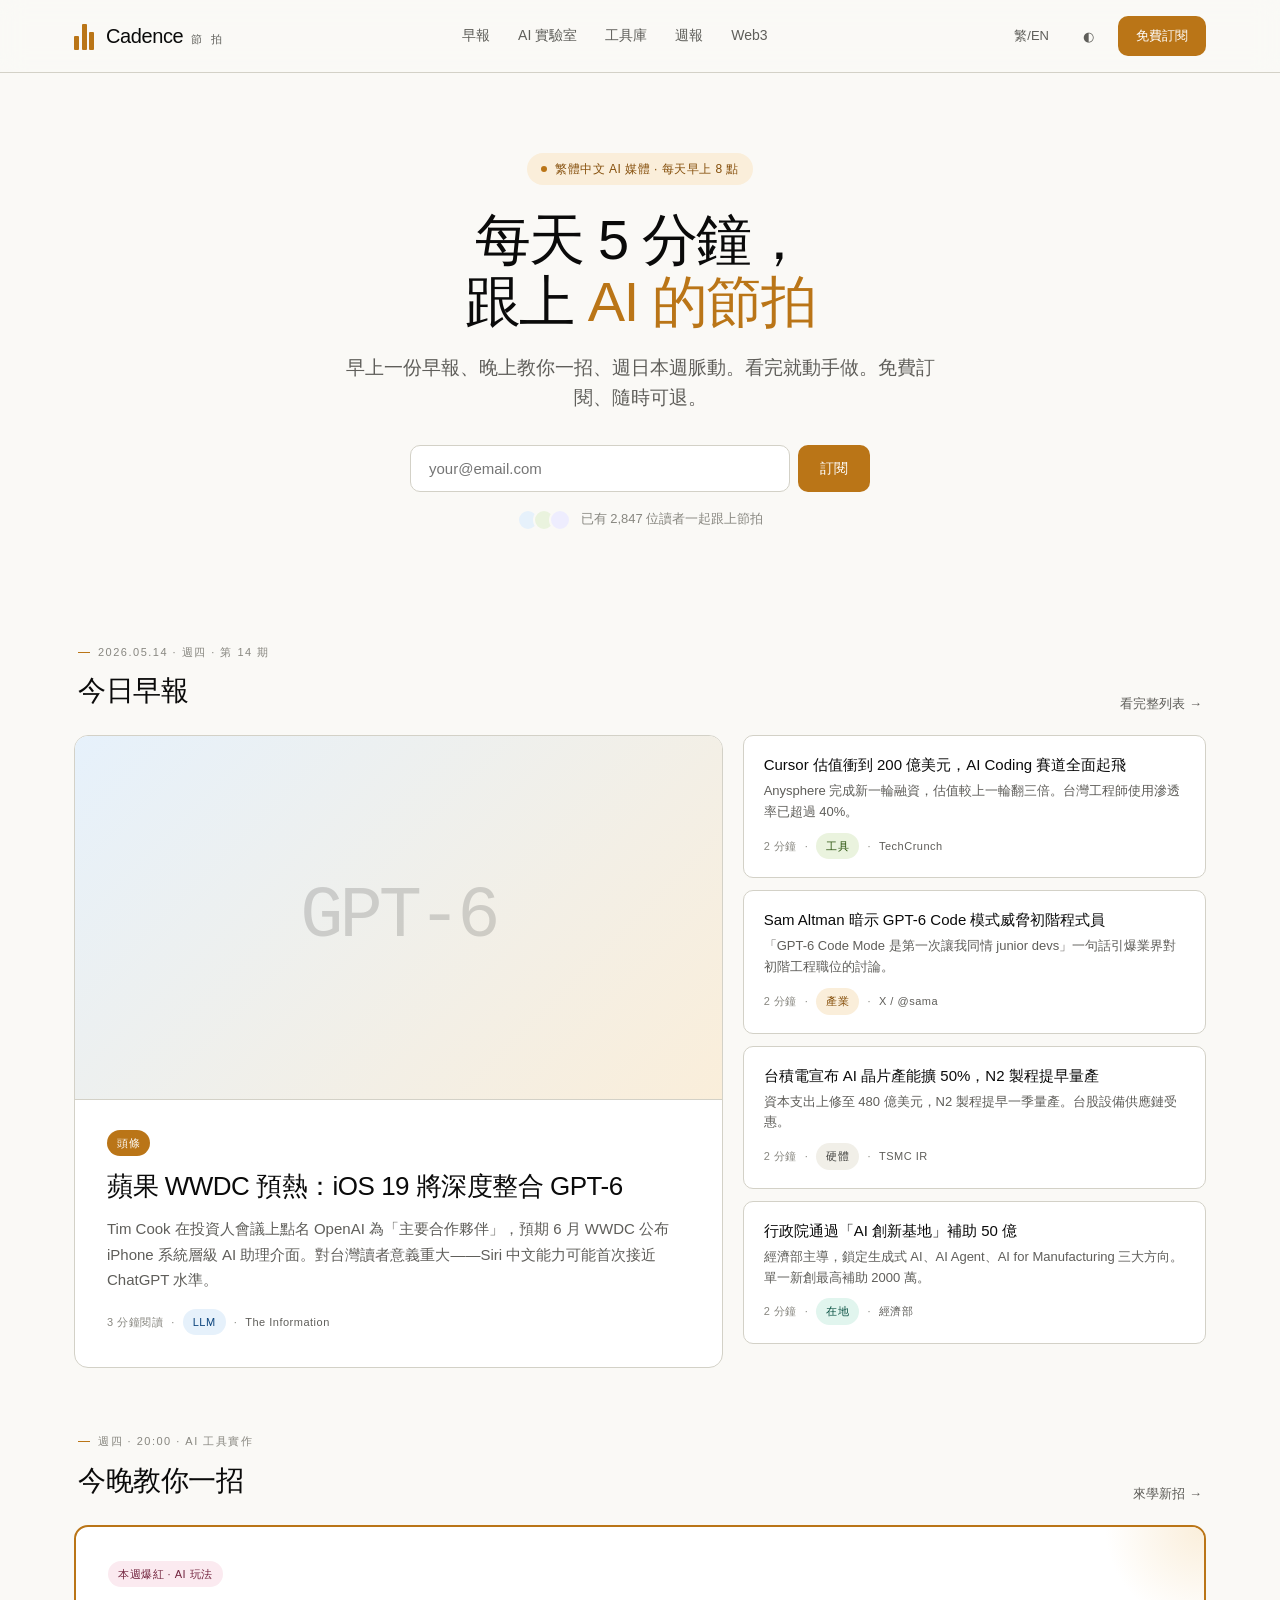
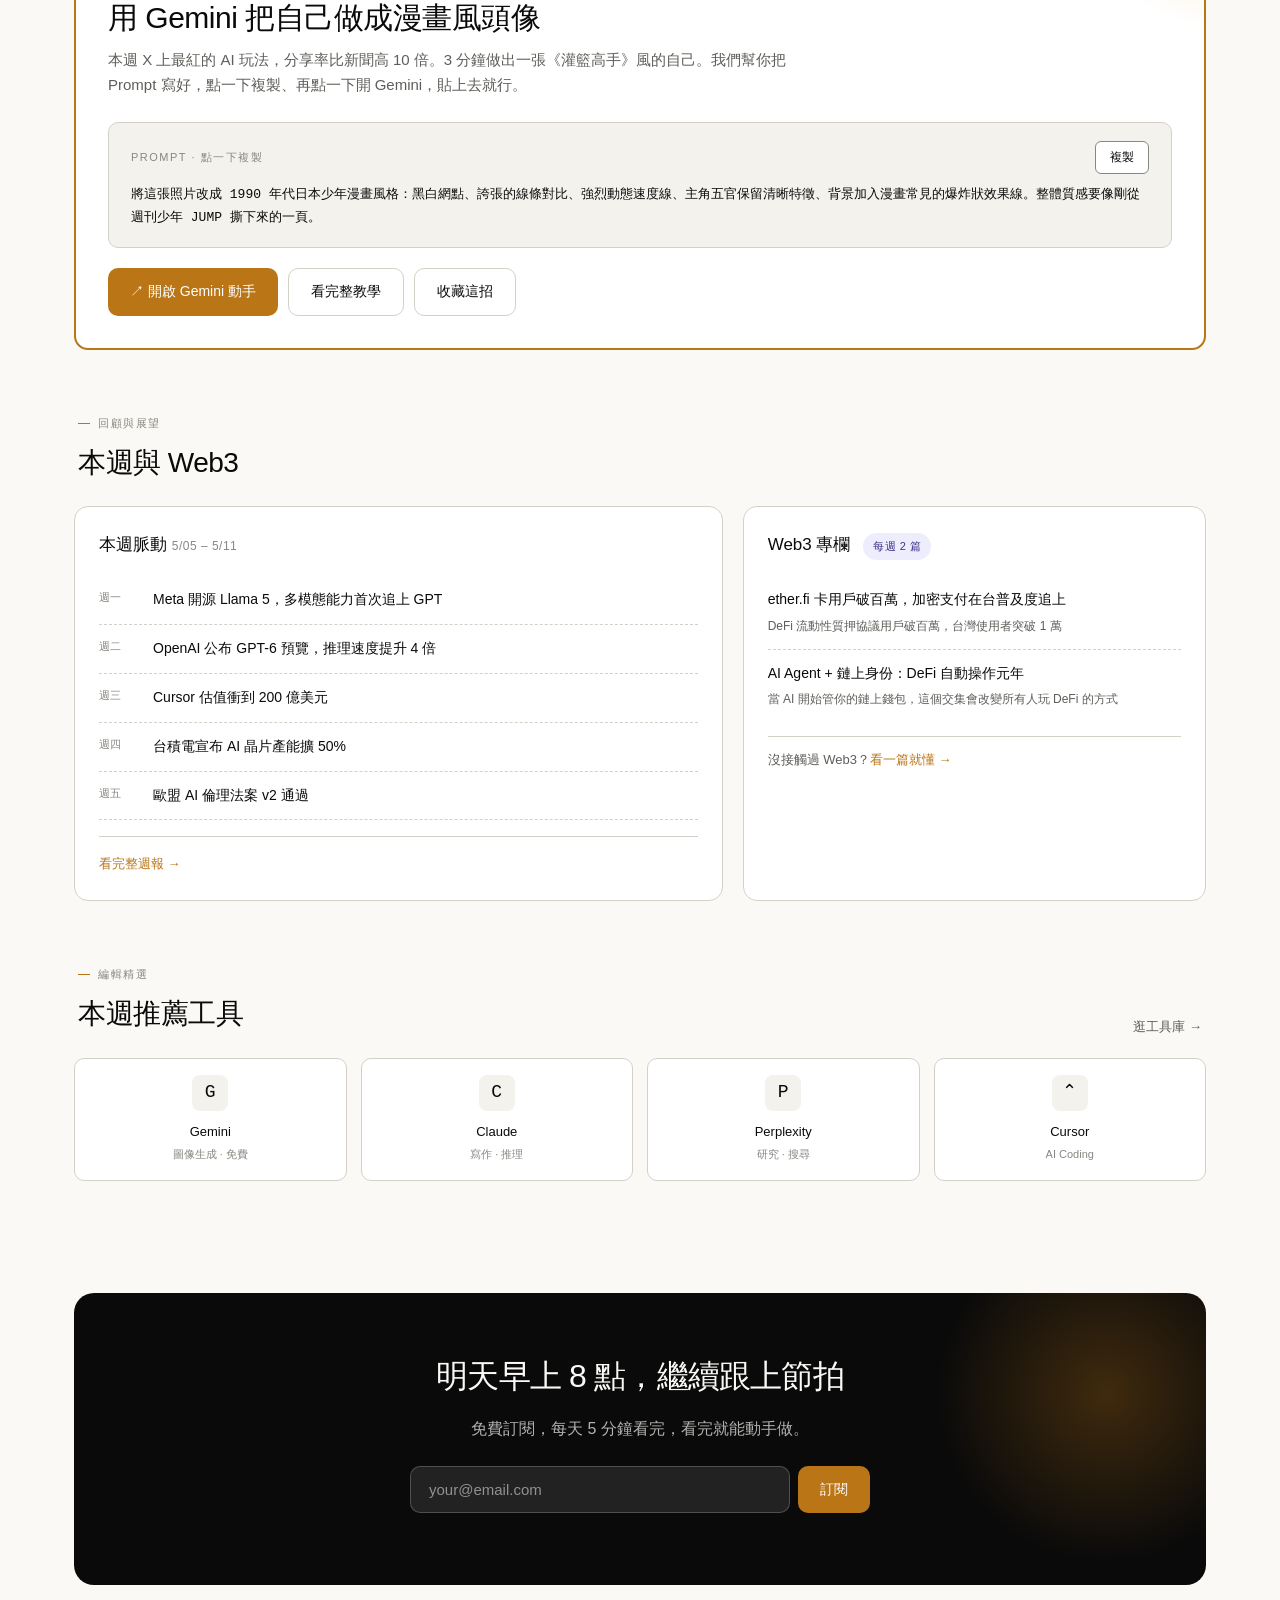
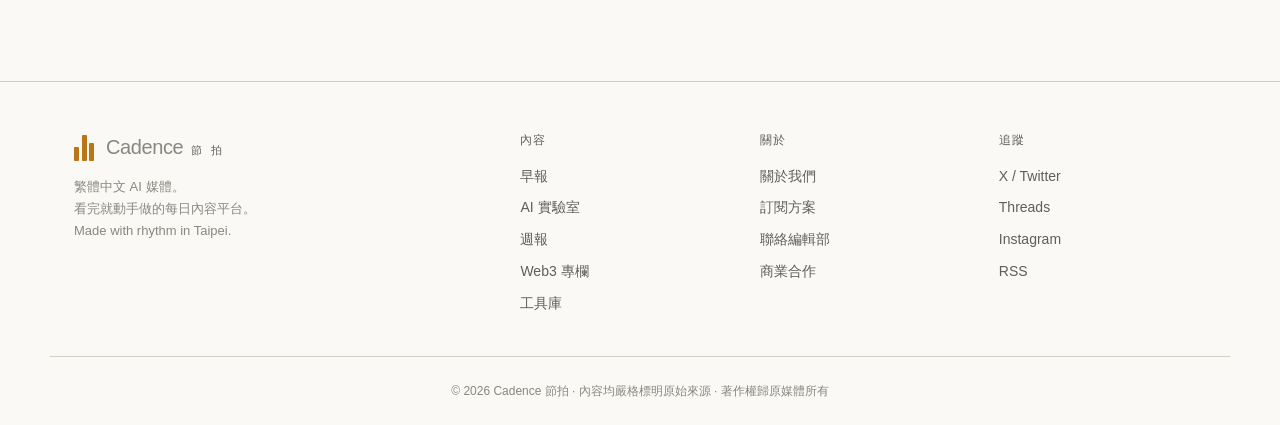
==== index.html @ 3392d0d5 "Add files via upload" ====
<!DOCTYPE html>
<html lang="zh-Hant">
<head>
<meta charset="UTF-8">
<meta name="viewport" content="width=device-width, initial-scale=1.0">
<title>Cadence 節拍 — 每天 5 分鐘，跟上 AI 的節拍</title>
<meta name="description" content="繁體中文 AI 媒體。早上一份早報、晚上教你一招，看完就動手做。">
<link rel="stylesheet" href="cadence.css">
<link rel="icon" type="image/svg+xml" href="favicon.svg">
</head>
<body>
<nav class="site-nav">
  <div class="nav-inner">
    <a href="index.html" class="logo">
      <span class="logo-bars"><span></span><span></span><span></span></span>
      <span class="logo-text">Cadence<small>節 拍</small></span>
    </a>
    <div class="nav-links">
      <a href="news.html">早報</a>
      <a href="lab.html">AI 實驗室</a>
      <a href="tools.html">工具庫</a>
      <a href="weekly.html">週報</a>
      <a href="web3.html">Web3</a>
    </div>
    <div class="nav-actions">
      <button class="btn-icon" onclick="toggleLang()">繁/EN</button>
      <button class="btn-icon" onclick="toggleTheme()">◐</button>
      <a href="subscribe.html" class="btn-primary small">免費訂閱</a>
    </div>
  </div>
</nav>

<section class="hero">
  <div class="hero-inner">
    <span class="hero-eyebrow">繁體中文 AI 媒體 · 每天早上 8 點</span>
    <h1>每天 5 分鐘，<br>跟上 <span class="accent">AI 的節拍</span></h1>
    <p class="hero-subtitle">早上一份早報、晚上教你一招、週日本週脈動。看完就動手做。免費訂閱、隨時可退。</p>
    <form class="hero-form" onsubmit="return handleSubscribe(this)">
      <input type="email" name="email" placeholder="your@email.com" required>
      <button type="submit" class="btn-primary">訂閱</button>
    </form>
    <p class="hero-social-proof">
      <span class="dots"><span></span><span></span><span></span></span>
      已有 2,847 位讀者一起跟上節拍
    </p>
  </div>
</section>

<main class="container">
  <section>
    <div class="section-header">
      <div>
        <p class="kicker">2026.05.14 · 週四 · 第 14 期</p>
        <h2>今日早報</h2>
      </div>
      <a href="news.html" class="see-more">看完整列表 →</a>
    </div>
    <div class="grid-brief">
      <a href="news-article.html" class="news-headline">
        <div class="news-headline-visual">
          <span class="glyph">GPT-6</span>
        </div>
        <div class="news-headline-body">
          <span class="tag cat-headline">頭條</span>
          <h3>蘋果 WWDC 預熱：iOS 19 將深度整合 GPT-6</h3>
          <p>Tim Cook 在投資人會議上點名 OpenAI 為「主要合作夥伴」，預期 6 月 WWDC 公布 iPhone 系統層級 AI 助理介面。對台灣讀者意義重大——Siri 中文能力可能首次接近 ChatGPT 水準。</p>
          <div class="news-meta">
            <span>3 分鐘閱讀</span><span>·</span>
            <span class="tag cat-llm">LLM</span><span>·</span>
            <span class="source">The Information</span>
          </div>
        </div>
      </a>
      <div class="grid-news-list">
        <a href="news-article.html" class="news-card-small">
          <h4>Cursor 估值衝到 200 億美元，AI Coding 賽道全面起飛</h4>
          <p class="summary">Anysphere 完成新一輪融資，估值較上一輪翻三倍。台灣工程師使用滲透率已超過 40%。</p>
          <div class="news-meta"><span>2 分鐘</span> · <span class="tag cat-tool">工具</span> · <span class="source">TechCrunch</span></div>
        </a>
        <a href="news-article.html" class="news-card-small">
          <h4>Sam Altman 暗示 GPT-6 Code 模式威脅初階程式員</h4>
          <p class="summary">「GPT-6 Code Mode 是第一次讓我同情 junior devs」一句話引爆業界對初階工程職位的討論。</p>
          <div class="news-meta"><span>2 分鐘</span> · <span class="tag cat-industry">產業</span> · <span class="source">X / @sama</span></div>
        </a>
        <a href="news-article.html" class="news-card-small">
          <h4>台積電宣布 AI 晶片產能擴 50%，N2 製程提早量產</h4>
          <p class="summary">資本支出上修至 480 億美元，N2 製程提早一季量產。台股設備供應鏈受惠。</p>
          <div class="news-meta"><span>2 分鐘</span> · <span class="tag cat-hw">硬體</span> · <span class="source">TSMC IR</span></div>
        </a>
        <a href="news-article.html" class="news-card-small">
          <h4>行政院通過「AI 創新基地」補助 50 億</h4>
          <p class="summary">經濟部主導，鎖定生成式 AI、AI Agent、AI for Manufacturing 三大方向。單一新創最高補助 2000 萬。</p>
          <div class="news-meta"><span>2 分鐘</span> · <span class="tag cat-local">在地</span> · <span class="source">經濟部</span></div>
        </a>
      </div>
    </div>
  </section>

  <section>
    <div class="section-header">
      <div>
        <p class="kicker">週四 · 20:00 · AI 工具實作</p>
        <h2>今晚教你一招</h2>
      </div>
      <a href="lab.html" class="see-more">來學新招 →</a>
    </div>
    <div class="lab-card">
      <div class="lab-card-inner">
        <span class="tag cat-viral">本週爆紅 · AI 玩法</span>
        <h3 style="margin-top:12px;">用 Gemini 把自己做成漫畫風頭像</h3>
        <p class="lab-intro">本週 X 上最紅的 AI 玩法，分享率比新聞高 10 倍。3 分鐘做出一張《灌籃高手》風的自己。我們幫你把 Prompt 寫好，點一下複製、再點一下開 Gemini，貼上去就行。</p>
        <div class="prompt-card">
          <div class="prompt-header">
            <span class="prompt-label">PROMPT · 點一下複製</span>
            <button class="copy-btn" onclick="copyPrompt(this, '#prompt-text-home')">複製</button>
          </div>
          <div class="prompt-text" id="prompt-text-home">將這張照片改成 1990 年代日本少年漫畫風格：黑白網點、誇張的線條對比、強烈動態速度線、主角五官保留清晰特徵、背景加入漫畫常見的爆炸狀效果線。整體質感要像剛從週刊少年 JUMP 撕下來的一頁。</div>
        </div>
        <div class="lab-actions">
          <a href="https://gemini.google.com" target="_blank" rel="noopener" class="btn-primary">↗ 開啟 Gemini 動手</a>
          <a href="lab-article.html" class="btn-secondary">看完整教學</a>
          <button class="btn-secondary" onclick="toggleBookmark(this)">收藏這招</button>
        </div>
      </div>
    </div>
  </section>

  <section>
    <div class="section-header">
      <div>
        <p class="kicker">回顧與展望</p>
        <h2>本週與 Web3</h2>
      </div>
    </div>
    <div class="grid-bottom">
      <div class="pulse-card">
        <h3>本週脈動 <span style="font-size:12px; color:var(--text-3); font-weight:400; letter-spacing:0.5px;">5/05 – 5/11</span></h3>
        <div class="pulse-item"><span class="pulse-day">週一</span><span>Meta 開源 Llama 5，多模態能力首次追上 GPT</span></div>
        <div class="pulse-item"><span class="pulse-day">週二</span><span>OpenAI 公布 GPT-6 預覽，推理速度提升 4 倍</span></div>
        <div class="pulse-item"><span class="pulse-day">週三</span><span>Cursor 估值衝到 200 億美元</span></div>
        <div class="pulse-item"><span class="pulse-day">週四</span><span>台積電宣布 AI 晶片產能擴 50%</span></div>
        <div class="pulse-item"><span class="pulse-day">週五</span><span>歐盟 AI 倫理法案 v2 通過</span></div>
        <div style="margin-top:16px; padding-top:12px; border-top:0.5px solid var(--border);">
          <a href="weekly.html" class="see-more" style="font-size:13px; color:var(--accent);">看完整週報 →</a>
        </div>
      </div>
      <div class="pulse-card">
        <h3>Web3 專欄 <span class="tag cat-web3" style="margin-left:8px;">每週 2 篇</span></h3>
        <div style="font-size:14px; font-weight:500; padding:12px 0; border-bottom: 0.5px dashed var(--border);">
          <a href="web3.html">ether.fi 卡用戶破百萬，加密支付在台普及度追上</a>
          <p style="font-size:12px; color:var(--text-2); margin-top:4px; font-weight:400;">DeFi 流動性質押協議用戶破百萬，台灣使用者突破 1 萬</p>
        </div>
        <div style="font-size:14px; font-weight:500; padding:12px 0;">
          <a href="web3.html">AI Agent + 鏈上身份：DeFi 自動操作元年</a>
          <p style="font-size:12px; color:var(--text-2); margin-top:4px; font-weight:400;">當 AI 開始管你的鏈上錢包，這個交集會改變所有人玩 DeFi 的方式</p>
        </div>
        <div style="margin-top:14px; padding-top:12px; border-top:0.5px solid var(--border); font-size:13px; color:var(--text-2);">
          沒接觸過 Web3？<a href="web3.html" style="color:var(--accent);">看一篇就懂 →</a>
        </div>
      </div>
    </div>
  </section>

  <section>
    <div class="section-header">
      <div>
        <p class="kicker">編輯精選</p>
        <h2>本週推薦工具</h2>
      </div>
      <a href="tools.html" class="see-more">逛工具庫 →</a>
    </div>
    <div class="featured-tools-row">
      <a href="tools.html" class="featured-tool"><div class="icon">G</div><p class="name">Gemini</p><p class="label">圖像生成 · 免費</p></a>
      <a href="tools.html" class="featured-tool"><div class="icon">C</div><p class="name">Claude</p><p class="label">寫作 · 推理</p></a>
      <a href="tools.html" class="featured-tool"><div class="icon">P</div><p class="name">Perplexity</p><p class="label">研究 · 搜尋</p></a>
      <a href="tools.html" class="featured-tool"><div class="icon">⌃</div><p class="name">Cursor</p><p class="label">AI Coding</p></a>
    </div>
  </section>

  <section>
    <div class="cta-banner">
      <div class="cta-banner-inner">
        <h2>明天早上 8 點，繼續跟上節拍</h2>
        <p>免費訂閱，每天 5 分鐘看完，看完就能動手做。</p>
        <form class="hero-form" onsubmit="return handleSubscribe(this)">
          <input type="email" name="email" placeholder="your@email.com" required>
          <button type="submit" class="btn-primary">訂閱</button>
        </form>
      </div>
    </div>
  </section>
</main>

<footer>
  <div class="footer-inner">
    <div class="footer-col">
      <div class="logo" style="margin-bottom: 12px;">
        <span class="logo-bars"><span></span><span></span><span></span></span>
        <span class="logo-text">Cadence<small>節 拍</small></span>
      </div>
      <p class="brand-text">繁體中文 AI 媒體。<br>看完就動手做的每日內容平台。<br>Made with rhythm in Taipei.</p>
    </div>
    <div class="footer-col"><h4>內容</h4><a href="news.html">早報</a><a href="lab.html">AI 實驗室</a><a href="weekly.html">週報</a><a href="web3.html">Web3 專欄</a><a href="tools.html">工具庫</a></div>
    <div class="footer-col"><h4>關於</h4><a href="about.html">關於我們</a><a href="subscribe.html">訂閱方案</a><a href="mailto:hi@cadence.tw">聯絡編輯部</a><a href="mailto:biz@cadence.tw">商業合作</a></div>
    <div class="footer-col"><h4>追蹤</h4><a href="#">X / Twitter</a><a href="#">Threads</a><a href="#">Instagram</a><a href="#">RSS</a></div>
  </div>
  <div class="footer-bottom">© 2026 Cadence 節拍 · 內容均嚴格標明原始來源 · 著作權歸原媒體所有</div>
</footer>
<script src="cadence.js"></script>
</body>
</html>
---- cadence.css ----
/* Cadence 節拍 v2 */
:root {
  --bg: #FAF9F6; --bg-elevated: #FFFFFF; --surface: #FFFFFF; --surface-2: #F4F2EC; --surface-3: #ECE9E0;
  --text: #0a0a0a; --text-2: #5F5E5A; --text-3: #888780; --text-on-accent: #FFFFFF;
  --border: #D3D1C7; --border-strong: #888780;
  --accent: #BA7517; --accent-dark: #854F0B; --accent-bg: #FAEEDA; --accent-border: #EF9F27;
  --cat-llm-bg: #E6F1FB; --cat-llm-text: #0C447C;
  --cat-tool-bg: #EAF3DE; --cat-tool-text: #27500A;
  --cat-policy-bg: #FCEBEB; --cat-policy-text: #791F1F;
  --cat-industry-bg: #FAEEDA; --cat-industry-text: #854F0B;
  --cat-hw-bg: #F1EFE8; --cat-hw-text: #444441;
  --cat-local-bg: #E1F5EE; --cat-local-text: #085041;
  --cat-web3-bg: #EEEDFE; --cat-web3-text: #3C3489;
  --cat-viral-bg: #FBEAF0; --cat-viral-text: #72243E;
  --cat-headline-bg: #BA7517; --cat-headline-text: #FFFFFF;
  --font-sans: 'Inter', 'Noto Sans TC', 'PingFang TC', 'Microsoft JhengHei', sans-serif;
  --font-mono: 'IBM Plex Mono', 'JetBrains Mono', monospace;
  --radius-sm: 6px; --radius-md: 10px; --radius-lg: 14px; --radius-xl: 20px;
  --shadow-sm: 0 1px 2px rgba(10,10,10,0.04);
  --shadow-md: 0 2px 8px rgba(10,10,10,0.06);
  --shadow-hover: 0 4px 14px rgba(10,10,10,0.08);
  --t-fast: 0.15s ease; --t-base: 0.25s ease;
}
@media (prefers-color-scheme: dark) { :root:not([data-theme="light"]) {
  --bg: #0a0a0a; --bg-elevated: #161614; --surface: #161614; --surface-2: #1F1F1C; --surface-3: #2A2A26;
  --text: #F1EFE8; --text-2: #B4B2A9; --text-3: #888780; --border: #2C2C2A; --border-strong: #444441;
  --accent: #EF9F27; --accent-dark: #BA7517; --accent-bg: #2C1F0A;
  --cat-llm-bg: #042C53; --cat-llm-text: #85B7EB;
  --cat-tool-bg: #173404; --cat-tool-text: #97C459;
  --cat-policy-bg: #501313; --cat-policy-text: #F09595;
  --cat-industry-bg: #412402; --cat-industry-text: #EF9F27;
  --cat-hw-bg: #2C2C2A; --cat-hw-text: #B4B2A9;
  --cat-local-bg: #04342C; --cat-local-text: #5DCAA5;
  --cat-web3-bg: #26215C; --cat-web3-text: #CECBF6;
  --cat-viral-bg: #4B1528; --cat-viral-text: #ED93B1;
  --cat-headline-bg: #EF9F27; --cat-headline-text: #0a0a0a;
} }
[data-theme="dark"] {
  --bg: #0a0a0a; --bg-elevated: #161614; --surface: #161614; --surface-2: #1F1F1C; --surface-3: #2A2A26;
  --text: #F1EFE8; --text-2: #B4B2A9; --text-3: #888780; --border: #2C2C2A; --border-strong: #444441;
  --accent: #EF9F27; --accent-dark: #BA7517; --accent-bg: #2C1F0A;
  --cat-llm-bg: #042C53; --cat-llm-text: #85B7EB;
  --cat-tool-bg: #173404; --cat-tool-text: #97C459;
  --cat-policy-bg: #501313; --cat-policy-text: #F09595;
  --cat-industry-bg: #412402; --cat-industry-text: #EF9F27;
  --cat-hw-bg: #2C2C2A; --cat-hw-text: #B4B2A9;
  --cat-local-bg: #04342C; --cat-local-text: #5DCAA5;
  --cat-web3-bg: #26215C; --cat-web3-text: #CECBF6;
  --cat-viral-bg: #4B1528; --cat-viral-text: #ED93B1;
  --cat-headline-bg: #EF9F27; --cat-headline-text: #0a0a0a;
}
*,*::before,*::after { box-sizing: border-box; margin: 0; padding: 0; }
html { scroll-behavior: smooth; }
body { font-family: var(--font-sans); background: var(--bg); color: var(--text); line-height: 1.7; font-size: 16px; -webkit-font-smoothing: antialiased; }
img { max-width: 100%; height: auto; display: block; }
a { color: inherit; text-decoration: none; }
button { font-family: inherit; cursor: pointer; }
.container { max-width: 1180px; margin: 0 auto; padding: 0 24px; }
.container-narrow { max-width: 760px; margin: 0 auto; padding: 0 24px; }
section { padding: 48px 0 16px; }
.section-header { display: flex; align-items: flex-end; justify-content: space-between; padding: 0 4px 20px; }
.section-header h2 { font-size: 28px; font-weight: 500; letter-spacing: -0.5px; }
.section-header .kicker { font-size: 11px; color: var(--text-3); letter-spacing: 1.5px; text-transform: uppercase; margin-bottom: 6px; display: flex; align-items: center; gap: 8px; }
.section-header .kicker::before { content: ''; display: inline-block; width: 12px; height: 1px; background: var(--accent); }
.section-header .see-more { font-size: 13px; color: var(--text-2); display: inline-flex; align-items: center; gap: 4px; transition: color var(--t-fast), gap var(--t-base); }
.section-header .see-more:hover { color: var(--accent); gap: 8px; }
nav.site-nav { border-bottom: 0.5px solid var(--border); background: rgba(250,249,246,0.85); position: sticky; top: 0; z-index: 50; backdrop-filter: blur(12px); }
[data-theme="dark"] nav.site-nav { background: rgba(10,10,10,0.85); }
.nav-inner { display: flex; align-items: center; justify-content: space-between; padding: 16px 24px; max-width: 1180px; margin: 0 auto; }
.logo { display: flex; align-items: center; gap: 12px; }
.logo-bars { display: inline-flex; align-items: end; gap: 2.5px; height: 28px; }
.logo-bars span { background: var(--accent); width: 5px; border-radius: 1px; }
.logo-bars span:nth-child(1) { height: 14px; }
.logo-bars span:nth-child(2) { height: 26px; }
.logo-bars span:nth-child(3) { height: 18px; }
.logo-text { font-size: 20px; font-weight: 500; letter-spacing: -0.4px; }
.logo-text small { font-size: 11px; color: var(--text-2); letter-spacing: 3px; margin-left: 8px; font-weight: 400; }
.nav-links { display: flex; align-items: center; gap: 28px; }
.nav-links a { font-size: 14px; color: var(--text-2); transition: color var(--t-fast); position: relative; padding: 4px 0; }
.nav-links a:hover { color: var(--text); }
.nav-links a.active { color: var(--accent); }
.nav-links a.active::after { content: ''; position: absolute; bottom: -6px; left: 0; right: 0; height: 2px; background: var(--accent); border-radius: 1px; }
.nav-actions { display: flex; align-items: center; gap: 14px; }
.btn-icon { background: none; border: none; color: var(--text-2); font-size: 13px; padding: 6px 10px; transition: color var(--t-fast); }
.btn-icon:hover { color: var(--text); }
.btn-primary { background: var(--accent); color: var(--text-on-accent); border: none; font-size: 14px; font-weight: 500; padding: 11px 22px; border-radius: var(--radius-md); display: inline-flex; align-items: center; gap: 6px; transition: all var(--t-fast); }
.btn-primary:hover { background: var(--accent-dark); transform: translateY(-1px); }
.btn-primary.small { font-size: 13px; padding: 9px 18px; }
.btn-primary.large { font-size: 16px; padding: 14px 28px; }
.btn-secondary { background: transparent; color: var(--text); border: 1px solid var(--border); font-size: 14px; padding: 11px 22px; border-radius: var(--radius-md); display: inline-flex; align-items: center; gap: 6px; transition: all var(--t-fast); }
.btn-secondary:hover { border-color: var(--text); transform: translateY(-1px); }
.btn-secondary.small { font-size: 13px; padding: 9px 18px; }
.hero { padding: 80px 0 56px; position: relative; overflow: hidden; }
.hero-inner { max-width: 920px; margin: 0 auto; padding: 0 24px; text-align: center; }
.hero-eyebrow { display: inline-flex; align-items: center; gap: 8px; padding: 6px 14px; background: var(--accent-bg); color: var(--accent-dark); border-radius: 100px; font-size: 12px; font-weight: 500; letter-spacing: 0.5px; margin-bottom: 24px; }
.hero-eyebrow::before { content: ''; width: 6px; height: 6px; border-radius: 50%; background: var(--accent); }
.hero h1 { font-size: 56px; font-weight: 500; line-height: 1.1; letter-spacing: -1.5px; margin-bottom: 20px; }
.hero h1 .accent { color: var(--accent); }
.hero-subtitle { font-size: 19px; color: var(--text-2); max-width: 620px; margin: 0 auto 32px; line-height: 1.6; }
.hero-form { display: flex; gap: 8px; max-width: 460px; margin: 0 auto 16px; }
.hero-form input { flex: 1; padding: 14px 18px; border: 1px solid var(--border); border-radius: var(--radius-md); background: var(--surface); color: var(--text); font-family: inherit; font-size: 15px; }
.hero-form input:focus { outline: none; border-color: var(--accent); }
.hero-social-proof { font-size: 13px; color: var(--text-3); display: inline-flex; align-items: center; gap: 10px; }
.hero-social-proof .dots { display: inline-flex; }
.hero-social-proof .dots span { width: 22px; height: 22px; border-radius: 50%; background: var(--surface-3); border: 2px solid var(--bg); margin-left: -6px; display: inline-block; }
.hero-social-proof .dots span:first-child { margin-left: 0; background: var(--cat-llm-bg); }
.hero-social-proof .dots span:nth-child(2) { background: var(--cat-tool-bg); }
.hero-social-proof .dots span:nth-child(3) { background: var(--cat-web3-bg); }
.news-headline { display: grid; background: var(--surface); border: 0.5px solid var(--border); border-radius: var(--radius-lg); overflow: hidden; transition: all var(--t-base); }
.news-headline:hover { border-color: var(--border-strong); transform: translateY(-2px); box-shadow: var(--shadow-hover); }
.news-headline-visual { aspect-ratio: 16/9; background: linear-gradient(135deg, var(--cat-llm-bg), var(--cat-industry-bg)); display: flex; align-items: center; justify-content: center; border-bottom: 0.5px solid var(--border); }
.news-headline-visual.cat-web3 { background: linear-gradient(135deg, var(--cat-web3-bg), var(--cat-viral-bg)); }
.news-headline-visual.cat-tool { background: linear-gradient(135deg, var(--cat-tool-bg), var(--cat-local-bg)); }
.news-headline-visual .glyph { font-size: 72px; font-weight: 500; font-family: var(--font-mono); color: var(--text); opacity: 0.15; letter-spacing: -4px; }
.news-headline-body { padding: 28px 32px 32px; }
.news-headline-body h3 { font-size: 26px; font-weight: 500; line-height: 1.3; margin: 14px 0 12px; letter-spacing: -0.5px; }
.news-headline-body p { font-size: 15px; color: var(--text-2); line-height: 1.7; margin-bottom: 16px; }
.news-card-small { background: var(--surface); border: 0.5px solid var(--border); border-radius: var(--radius-md); padding: 18px 20px; transition: all var(--t-base); display: block; }
.news-card-small:hover { border-color: var(--border-strong); transform: translateY(-2px); box-shadow: var(--shadow-md); }
.news-card-small h4 { font-size: 15px; font-weight: 500; line-height: 1.4; margin-bottom: 6px; }
.news-card-small .summary { font-size: 13px; color: var(--text-2); line-height: 1.6; margin-bottom: 10px; }
.news-meta { font-size: 11px; color: var(--text-3); letter-spacing: 0.5px; display: flex; align-items: center; gap: 8px; flex-wrap: wrap; }
.news-meta .source { color: var(--text-2); font-weight: 500; }
.tag { display: inline-flex; align-items: center; gap: 4px; font-size: 11px; padding: 4px 10px; border-radius: 100px; letter-spacing: 0.5px; font-weight: 500; }
.tag.cat-headline { background: var(--cat-headline-bg); color: var(--cat-headline-text); }
.tag.cat-llm { background: var(--cat-llm-bg); color: var(--cat-llm-text); }
.tag.cat-tool { background: var(--cat-tool-bg); color: var(--cat-tool-text); }
.tag.cat-policy { background: var(--cat-policy-bg); color: var(--cat-policy-text); }
.tag.cat-industry { background: var(--cat-industry-bg); color: var(--cat-industry-text); }
.tag.cat-hw { background: var(--cat-hw-bg); color: var(--cat-hw-text); }
.tag.cat-local { background: var(--cat-local-bg); color: var(--cat-local-text); }
.tag.cat-web3 { background: var(--cat-web3-bg); color: var(--cat-web3-text); }
.tag.cat-viral { background: var(--cat-viral-bg); color: var(--cat-viral-text); }
.lab-card { background: var(--surface); border: 2px solid var(--accent); border-radius: var(--radius-lg); padding: 32px; position: relative; overflow: hidden; }
.lab-card::before { content: ''; position: absolute; top: 0; right: 0; width: 200px; height: 200px; background: radial-gradient(circle, var(--accent-bg), transparent 70%); transform: translate(50%, -50%); pointer-events: none; }
.lab-card-inner { position: relative; z-index: 1; }
.lab-card h3 { font-size: 30px; font-weight: 500; line-height: 1.25; margin-bottom: 10px; letter-spacing: -0.5px; }
.lab-intro { font-size: 15px; color: var(--text-2); margin-bottom: 24px; max-width: 720px; line-height: 1.7; }
.lab-actions { display: flex; gap: 10px; flex-wrap: wrap; }
.prompt-card { background: var(--surface-2); border-radius: var(--radius-md); padding: 18px 22px; margin: 20px 0; border: 0.5px solid var(--border); }
.prompt-header { display: flex; align-items: center; justify-content: space-between; margin-bottom: 10px; }
.prompt-label { font-size: 11px; color: var(--text-3); letter-spacing: 1.5px; font-weight: 500; }
.copy-btn { font-size: 12px; padding: 7px 14px; border: 0.5px solid var(--border-strong); background: var(--surface); color: var(--text); border-radius: var(--radius-sm); font-weight: 500; }
.copy-btn:hover { border-color: var(--accent); color: var(--accent); }
.copy-btn.copied { background: var(--accent); color: var(--text-on-accent); border-color: var(--accent); }
.prompt-text { font-family: var(--font-mono); font-size: 13px; line-height: 1.75; white-space: pre-wrap; }
.grid-2 { display: grid; grid-template-columns: 1fr 1fr; gap: 20px; }
.grid-brief { display: grid; grid-template-columns: 1.4fr 1fr; gap: 20px; align-items: start; }
.grid-news-list { display: flex; flex-direction: column; gap: 12px; }
.grid-bottom { display: grid; grid-template-columns: 1.4fr 1fr; gap: 20px; }
.pulse-card { background: var(--surface); border: 0.5px solid var(--border); border-radius: var(--radius-lg); padding: 24px; }
.pulse-card h3 { font-size: 17px; font-weight: 500; margin-bottom: 16px; }
.pulse-item { display: flex; gap: 14px; padding: 12px 0; border-bottom: 0.5px dashed var(--border); font-size: 14px; }
.pulse-item:last-child { border-bottom: none; }
.pulse-item .pulse-day { color: var(--text-3); flex-shrink: 0; width: 40px; font-size: 11px; font-weight: 500; }
.featured-tools-row { display: grid; grid-template-columns: repeat(4, 1fr); gap: 14px; }
.featured-tool { background: var(--surface); border: 0.5px solid var(--border); border-radius: var(--radius-md); padding: 16px 14px; text-align: center; transition: all var(--t-base); display: block; }
.featured-tool:hover { border-color: var(--border-strong); transform: translateY(-2px); }
.featured-tool .icon { width: 36px; height: 36px; border-radius: 8px; background: var(--surface-2); margin: 0 auto 10px; display: flex; align-items: center; justify-content: center; font-size: 18px; font-weight: 500; font-family: var(--font-mono); }
.featured-tool .name { font-size: 13px; font-weight: 500; margin-bottom: 2px; }
.featured-tool .label { font-size: 11px; color: var(--text-3); }
.cta-banner { background: var(--text); color: var(--bg); border-radius: var(--radius-xl); padding: 56px 48px; text-align: center; position: relative; overflow: hidden; margin-top: 48px; }
.cta-banner::before { content: ''; position: absolute; top: -100px; right: -100px; width: 400px; height: 400px; background: radial-gradient(circle, rgba(186,117,23,0.3), transparent 60%); pointer-events: none; }
.cta-banner-inner { position: relative; z-index: 1; max-width: 580px; margin: 0 auto; }
.cta-banner h2 { font-size: 32px; font-weight: 500; letter-spacing: -0.8px; margin-bottom: 12px; }
.cta-banner p { font-size: 16px; opacity: 0.7; margin-bottom: 24px; }
.cta-banner .hero-form input { background: rgba(255,255,255,0.1); border-color: rgba(255,255,255,0.2); color: #fff; }
.cta-banner .hero-form input::placeholder { color: rgba(255,255,255,0.5); }
footer { border-top: 0.5px solid var(--border); margin-top: 80px; padding: 48px 0 24px; color: var(--text-3); }
.footer-inner { max-width: 1180px; margin: 0 auto; padding: 0 24px; display: grid; grid-template-columns: 2fr 1fr 1fr 1fr; gap: 32px; margin-bottom: 32px; }
.footer-col h4 { font-size: 12px; color: var(--text-2); letter-spacing: 1px; text-transform: uppercase; margin-bottom: 14px; font-weight: 500; }
.footer-col a { display: block; font-size: 14px; color: var(--text-2); margin-bottom: 8px; }
.footer-col a:hover { color: var(--accent); }
.footer-col .brand-text { font-size: 13px; line-height: 1.7; }
.footer-bottom { border-top: 0.5px solid var(--border); padding: 24px 24px 0; max-width: 1180px; margin: 0 auto; font-size: 12px; text-align: center; }
.toast { position: fixed; bottom: 24px; left: 50%; transform: translateX(-50%) translateY(120%); background: var(--text); color: var(--bg); padding: 14px 24px; border-radius: var(--radius-md); font-size: 14px; z-index: 100; transition: transform var(--t-base); }
.toast.show { transform: translateX(-50%) translateY(0); }
@media (max-width: 880px) {
  .hero h1 { font-size: 40px; }
  .footer-inner { grid-template-columns: 1fr 1fr; }
}
@media (max-width: 720px) {
  .grid-brief, .grid-2, .grid-bottom { grid-template-columns: 1fr; }
  .nav-links { display: none; }
  .hero h1 { font-size: 32px; }
  .news-headline-body { padding: 20px; }
  .lab-card { padding: 22px; }
  .lab-card h3 { font-size: 24px; }
  .cta-banner { padding: 36px 24px; }
  .cta-banner h2 { font-size: 24px; }
  .featured-tools-row { grid-template-columns: repeat(2, 1fr); }
  .footer-inner { grid-template-columns: 1fr 1fr; }
  .hero-form { flex-direction: column; }
}
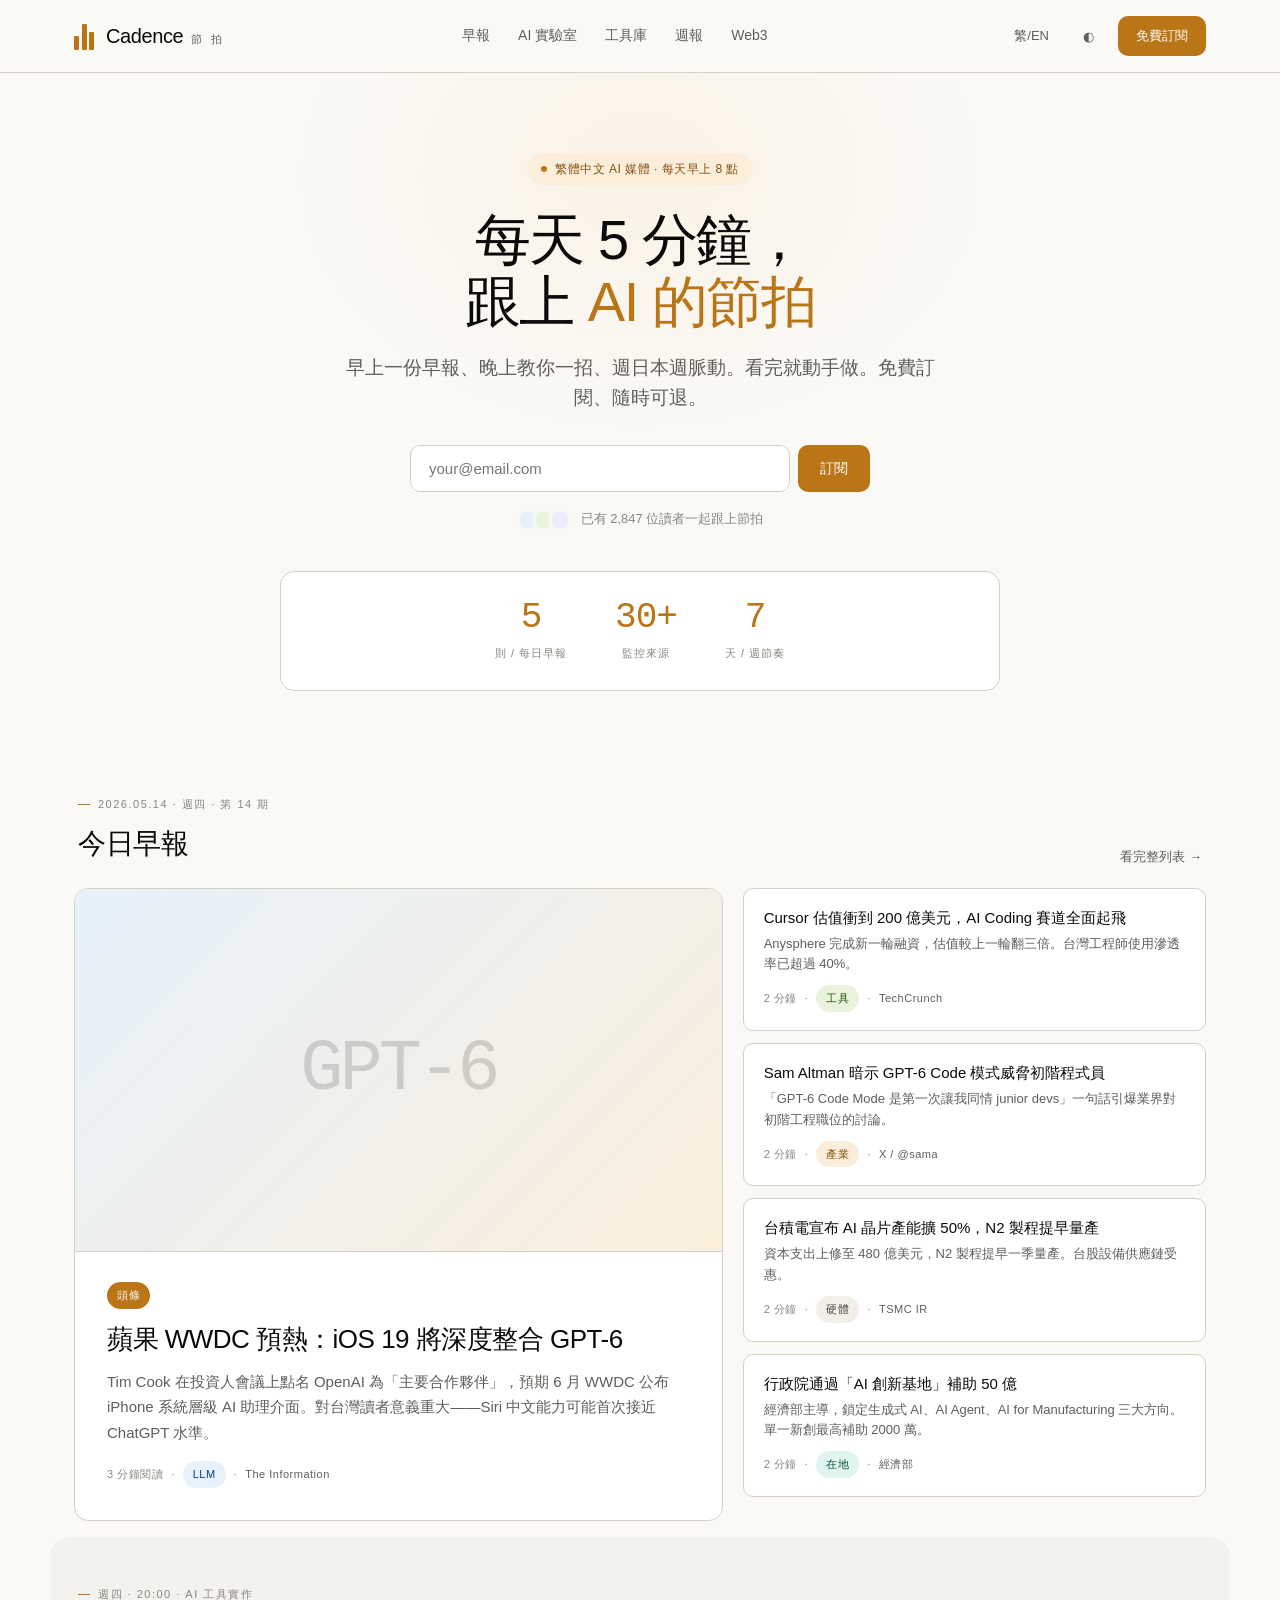
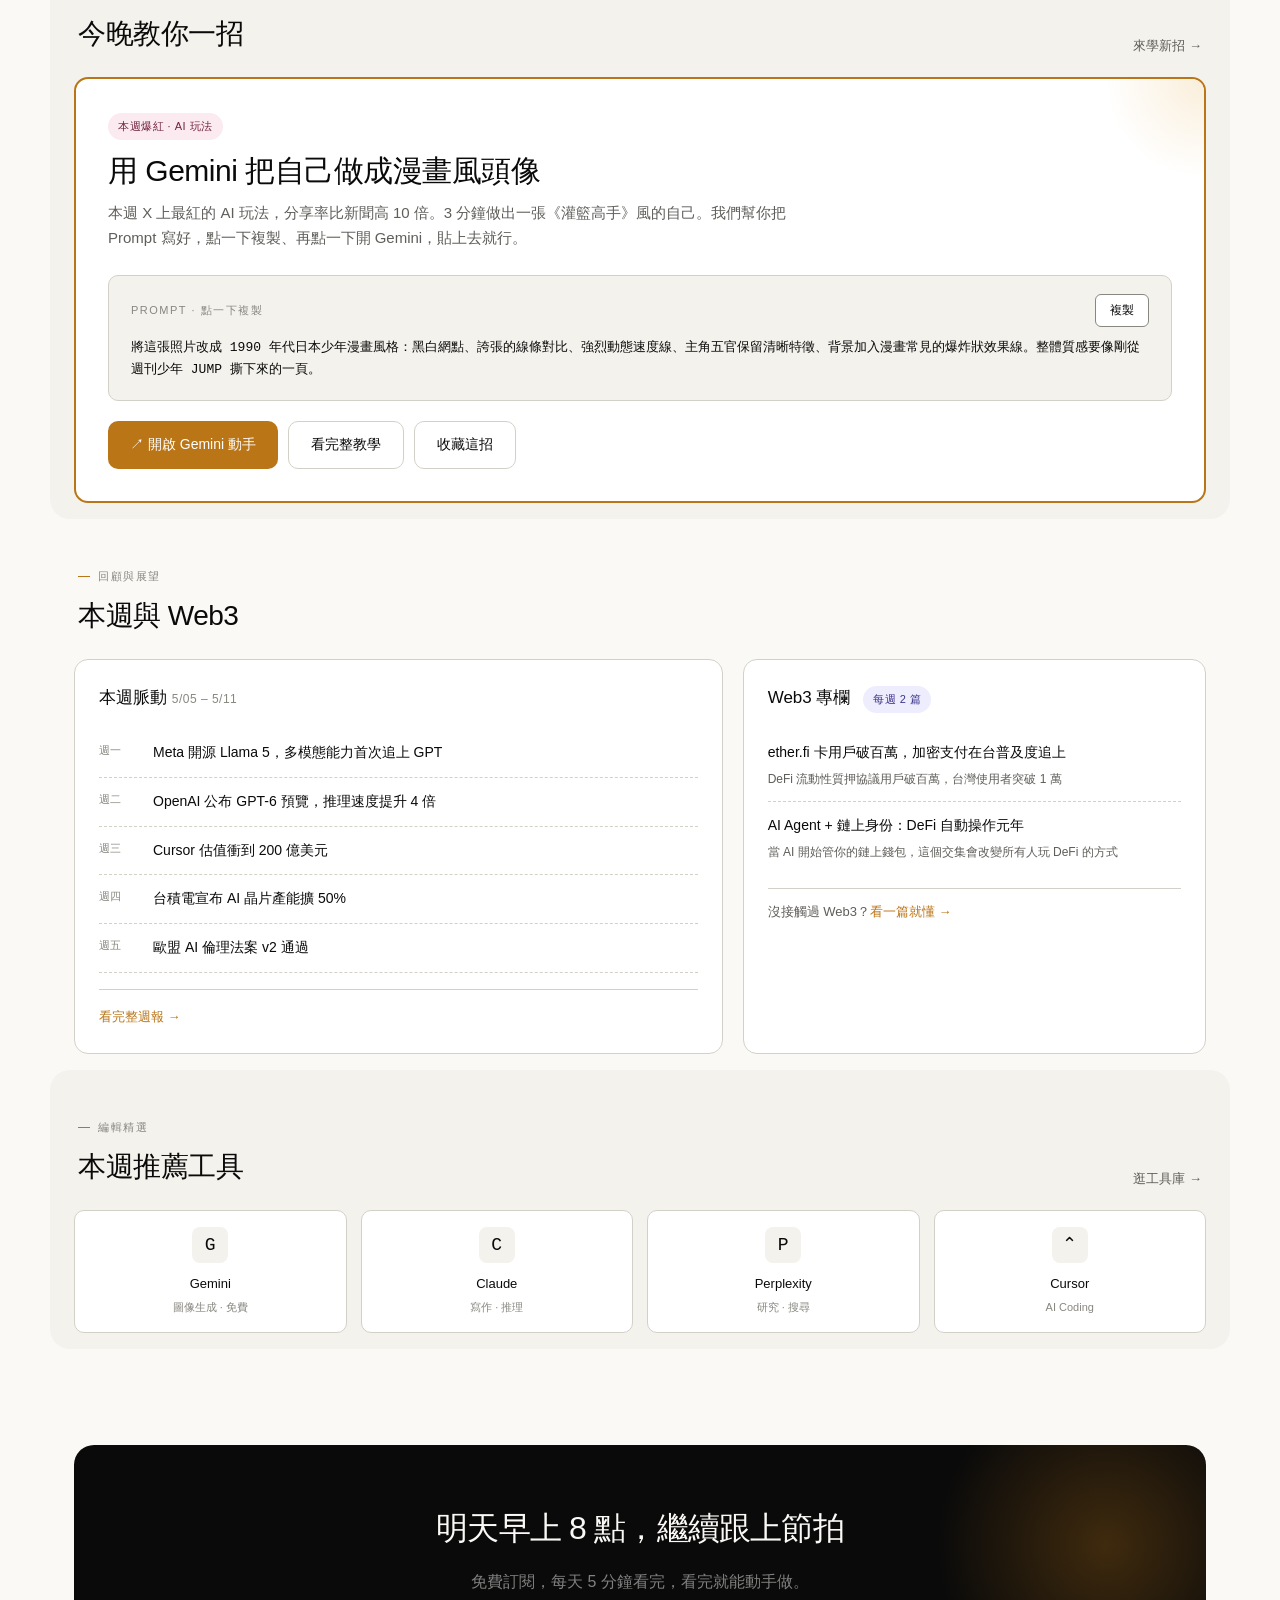
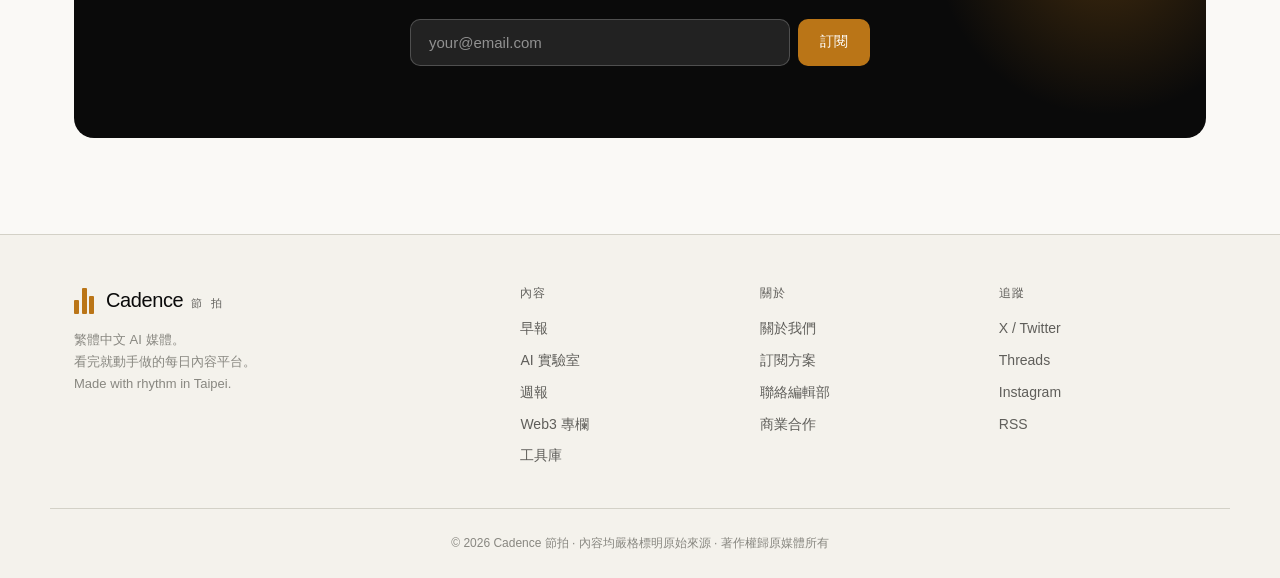
==== commit 2c977a46: "Add weekly statistics section to index.html" ====
--- a/index.html
+++ b/index.html
@@ -43,6 +43,20 @@
       <span class="dots"><span></span><span></span><span></span></span>
       已有 2,847 位讀者一起跟上節拍
     </p>
+    <div class="weekly-stats" style="margin-top: 32px;">
+      <div class="weekly-stat">
+        <span class="weekly-stat-num">5</span>
+        <p class="weekly-stat-label">則 / 每日早報</p>
+      </div>
+      <div class="weekly-stat">
+        <span class="weekly-stat-num">30+</span>
+        <p class="weekly-stat-label">監控來源</p>
+      </div>
+      <div class="weekly-stat">
+        <span class="weekly-stat-num">7</span>
+        <p class="weekly-stat-label">天 / 週節奏</p>
+      </div>
+    </div>
   </div>
 </section>
 
@@ -208,4 +222,4 @@
 </footer>
 <script src="cadence.js"></script>
 </body>
-</html>+</html>
--- a/cadence.css
+++ b/cadence.css
@@ -1,9 +1,29 @@
-/* Cadence 節拍 v2 */
+/* ============================================
+   Cadence 節拍 — 全站設計系統 v3
+   v3 更新（2026-05-16）：
+   - 修 OS dark mode 下 nav 白底 bug
+   - 深色模式用暖深色 #13110E 取代純黑，眼睛友善
+   - Hero 加 subtle 琥珀 radial gradient
+   - Sections 交替深淺背景增加層次
+   ============================================ */
+
 :root {
-  --bg: #FAF9F6; --bg-elevated: #FFFFFF; --surface: #FFFFFF; --surface-2: #F4F2EC; --surface-3: #ECE9E0;
-  --text: #0a0a0a; --text-2: #5F5E5A; --text-3: #888780; --text-on-accent: #FFFFFF;
-  --border: #D3D1C7; --border-strong: #888780;
-  --accent: #BA7517; --accent-dark: #854F0B; --accent-bg: #FAEEDA; --accent-border: #EF9F27;
+  --bg: #FAF9F6;
+  --bg-elevated: #FFFFFF;
+  --surface: #FFFFFF;
+  --surface-2: #F4F2EC;
+  --surface-3: #ECE9E0;
+  --nav-bg: rgba(250, 249, 246, 0.85);
+  --text: #0a0a0a;
+  --text-2: #5F5E5A;
+  --text-3: #888780;
+  --text-on-accent: #FFFFFF;
+  --border: #D3D1C7;
+  --border-strong: #888780;
+  --accent: #BA7517;
+  --accent-dark: #854F0B;
+  --accent-bg: #FAEEDA;
+  --accent-border: #EF9F27;
   --cat-llm-bg: #E6F1FB; --cat-llm-text: #0C447C;
   --cat-tool-bg: #EAF3DE; --cat-tool-text: #27500A;
   --cat-policy-bg: #FCEBEB; --cat-policy-text: #791F1F;
@@ -21,10 +41,23 @@
   --shadow-hover: 0 4px 14px rgba(10,10,10,0.08);
   --t-fast: 0.15s ease; --t-base: 0.25s ease;
 }
+
+/* Dark mode — warm dark, not pure black */
 @media (prefers-color-scheme: dark) { :root:not([data-theme="light"]) {
-  --bg: #0a0a0a; --bg-elevated: #161614; --surface: #161614; --surface-2: #1F1F1C; --surface-3: #2A2A26;
-  --text: #F1EFE8; --text-2: #B4B2A9; --text-3: #888780; --border: #2C2C2A; --border-strong: #444441;
-  --accent: #EF9F27; --accent-dark: #BA7517; --accent-bg: #2C1F0A;
+  --bg: #13110E;
+  --bg-elevated: #1C1916;
+  --surface: #1C1916;
+  --surface-2: #25221E;
+  --surface-3: #2F2B25;
+  --nav-bg: rgba(19, 17, 14, 0.85);
+  --text: #F1EFE8;
+  --text-2: #B4B2A9;
+  --text-3: #888780;
+  --border: #3A352E;
+  --border-strong: #5F5E5A;
+  --accent: #EF9F27;
+  --accent-dark: #BA7517;
+  --accent-bg: #2C1F0A;
   --cat-llm-bg: #042C53; --cat-llm-text: #85B7EB;
   --cat-tool-bg: #173404; --cat-tool-text: #97C459;
   --cat-policy-bg: #501313; --cat-policy-text: #F09595;
@@ -33,12 +66,23 @@
   --cat-local-bg: #04342C; --cat-local-text: #5DCAA5;
   --cat-web3-bg: #26215C; --cat-web3-text: #CECBF6;
   --cat-viral-bg: #4B1528; --cat-viral-text: #ED93B1;
-  --cat-headline-bg: #EF9F27; --cat-headline-text: #0a0a0a;
+  --cat-headline-bg: #EF9F27; --cat-headline-text: #13110E;
 } }
 [data-theme="dark"] {
-  --bg: #0a0a0a; --bg-elevated: #161614; --surface: #161614; --surface-2: #1F1F1C; --surface-3: #2A2A26;
-  --text: #F1EFE8; --text-2: #B4B2A9; --text-3: #888780; --border: #2C2C2A; --border-strong: #444441;
-  --accent: #EF9F27; --accent-dark: #BA7517; --accent-bg: #2C1F0A;
+  --bg: #13110E;
+  --bg-elevated: #1C1916;
+  --surface: #1C1916;
+  --surface-2: #25221E;
+  --surface-3: #2F2B25;
+  --nav-bg: rgba(19, 17, 14, 0.85);
+  --text: #F1EFE8;
+  --text-2: #B4B2A9;
+  --text-3: #888780;
+  --border: #3A352E;
+  --border-strong: #5F5E5A;
+  --accent: #EF9F27;
+  --accent-dark: #BA7517;
+  --accent-bg: #2C1F0A;
   --cat-llm-bg: #042C53; --cat-llm-text: #85B7EB;
   --cat-tool-bg: #173404; --cat-tool-text: #97C459;
   --cat-policy-bg: #501313; --cat-policy-text: #F09595;
@@ -47,14 +91,16 @@
   --cat-local-bg: #04342C; --cat-local-text: #5DCAA5;
   --cat-web3-bg: #26215C; --cat-web3-text: #CECBF6;
   --cat-viral-bg: #4B1528; --cat-viral-text: #ED93B1;
-  --cat-headline-bg: #EF9F27; --cat-headline-text: #0a0a0a;
-}
+  --cat-headline-bg: #EF9F27; --cat-headline-text: #13110E;
+}
+
 *,*::before,*::after { box-sizing: border-box; margin: 0; padding: 0; }
 html { scroll-behavior: smooth; }
 body { font-family: var(--font-sans); background: var(--bg); color: var(--text); line-height: 1.7; font-size: 16px; -webkit-font-smoothing: antialiased; }
 img { max-width: 100%; height: auto; display: block; }
 a { color: inherit; text-decoration: none; }
 button { font-family: inherit; cursor: pointer; }
+
 .container { max-width: 1180px; margin: 0 auto; padding: 0 24px; }
 .container-narrow { max-width: 760px; margin: 0 auto; padding: 0 24px; }
 section { padding: 48px 0 16px; }
@@ -64,8 +110,9 @@
 .section-header .kicker::before { content: ''; display: inline-block; width: 12px; height: 1px; background: var(--accent); }
 .section-header .see-more { font-size: 13px; color: var(--text-2); display: inline-flex; align-items: center; gap: 4px; transition: color var(--t-fast), gap var(--t-base); }
 .section-header .see-more:hover { color: var(--accent); gap: 8px; }
-nav.site-nav { border-bottom: 0.5px solid var(--border); background: rgba(250,249,246,0.85); position: sticky; top: 0; z-index: 50; backdrop-filter: blur(12px); }
-[data-theme="dark"] nav.site-nav { background: rgba(10,10,10,0.85); }
+
+/* NAV — uses --nav-bg variable so dark mode works in BOTH OS dark and toggle dark */
+nav.site-nav { border-bottom: 0.5px solid var(--border); background: var(--nav-bg); position: sticky; top: 0; z-index: 50; backdrop-filter: blur(12px); -webkit-backdrop-filter: blur(12px); }
 .nav-inner { display: flex; align-items: center; justify-content: space-between; padding: 16px 24px; max-width: 1180px; margin: 0 auto; }
 .logo { display: flex; align-items: center; gap: 12px; }
 .logo-bars { display: inline-flex; align-items: end; gap: 2.5px; height: 28px; }
@@ -73,7 +120,7 @@
 .logo-bars span:nth-child(1) { height: 14px; }
 .logo-bars span:nth-child(2) { height: 26px; }
 .logo-bars span:nth-child(3) { height: 18px; }
-.logo-text { font-size: 20px; font-weight: 500; letter-spacing: -0.4px; }
+.logo-text { font-size: 20px; font-weight: 500; letter-spacing: -0.4px; color: var(--text); }
 .logo-text small { font-size: 11px; color: var(--text-2); letter-spacing: 3px; margin-left: 8px; font-weight: 400; }
 .nav-links { display: flex; align-items: center; gap: 28px; }
 .nav-links a { font-size: 14px; color: var(--text-2); transition: color var(--t-fast); position: relative; padding: 4px 0; }
@@ -83,6 +130,7 @@
 .nav-actions { display: flex; align-items: center; gap: 14px; }
 .btn-icon { background: none; border: none; color: var(--text-2); font-size: 13px; padding: 6px 10px; transition: color var(--t-fast); }
 .btn-icon:hover { color: var(--text); }
+
 .btn-primary { background: var(--accent); color: var(--text-on-accent); border: none; font-size: 14px; font-weight: 500; padding: 11px 22px; border-radius: var(--radius-md); display: inline-flex; align-items: center; gap: 6px; transition: all var(--t-fast); }
 .btn-primary:hover { background: var(--accent-dark); transform: translateY(-1px); }
 .btn-primary.small { font-size: 13px; padding: 9px 18px; }
@@ -90,8 +138,21 @@
 .btn-secondary { background: transparent; color: var(--text); border: 1px solid var(--border); font-size: 14px; padding: 11px 22px; border-radius: var(--radius-md); display: inline-flex; align-items: center; gap: 6px; transition: all var(--t-fast); }
 .btn-secondary:hover { border-color: var(--text); transform: translateY(-1px); }
 .btn-secondary.small { font-size: 13px; padding: 9px 18px; }
+
+/* HERO — with subtle warm radial gradient for visual interest */
 .hero { padding: 80px 0 56px; position: relative; overflow: hidden; }
-.hero-inner { max-width: 920px; margin: 0 auto; padding: 0 24px; text-align: center; }
+.hero::before {
+  content: '';
+  position: absolute;
+  top: -200px; left: 50%;
+  transform: translateX(-50%);
+  width: 800px; height: 600px;
+  background: radial-gradient(ellipse, var(--accent-bg) 0%, transparent 60%);
+  opacity: 0.6;
+  pointer-events: none;
+  z-index: 0;
+}
+.hero-inner { max-width: 920px; margin: 0 auto; padding: 0 24px; text-align: center; position: relative; z-index: 1; }
 .hero-eyebrow { display: inline-flex; align-items: center; gap: 8px; padding: 6px 14px; background: var(--accent-bg); color: var(--accent-dark); border-radius: 100px; font-size: 12px; font-weight: 500; letter-spacing: 0.5px; margin-bottom: 24px; }
 .hero-eyebrow::before { content: ''; width: 6px; height: 6px; border-radius: 50%; background: var(--accent); }
 .hero h1 { font-size: 56px; font-weight: 500; line-height: 1.1; letter-spacing: -1.5px; margin-bottom: 20px; }
@@ -106,6 +167,11 @@
 .hero-social-proof .dots span:first-child { margin-left: 0; background: var(--cat-llm-bg); }
 .hero-social-proof .dots span:nth-child(2) { background: var(--cat-tool-bg); }
 .hero-social-proof .dots span:nth-child(3) { background: var(--cat-web3-bg); }
+
+/* Sections — alternating background for visual rhythm */
+main > section:nth-child(even) { background: var(--surface-2); margin: 0 -24px; padding-left: 24px; padding-right: 24px; border-radius: var(--radius-xl); }
+@media (max-width: 720px) { main > section:nth-child(even) { margin: 0 -16px; padding-left: 16px; padding-right: 16px; } }
+
 .news-headline { display: grid; background: var(--surface); border: 0.5px solid var(--border); border-radius: var(--radius-lg); overflow: hidden; transition: all var(--t-base); }
 .news-headline:hover { border-color: var(--border-strong); transform: translateY(-2px); box-shadow: var(--shadow-hover); }
 .news-headline-visual { aspect-ratio: 16/9; background: linear-gradient(135deg, var(--cat-llm-bg), var(--cat-industry-bg)); display: flex; align-items: center; justify-content: center; border-bottom: 0.5px solid var(--border); }
@@ -121,6 +187,7 @@
 .news-card-small .summary { font-size: 13px; color: var(--text-2); line-height: 1.6; margin-bottom: 10px; }
 .news-meta { font-size: 11px; color: var(--text-3); letter-spacing: 0.5px; display: flex; align-items: center; gap: 8px; flex-wrap: wrap; }
 .news-meta .source { color: var(--text-2); font-weight: 500; }
+
 .tag { display: inline-flex; align-items: center; gap: 4px; font-size: 11px; padding: 4px 10px; border-radius: 100px; letter-spacing: 0.5px; font-weight: 500; }
 .tag.cat-headline { background: var(--cat-headline-bg); color: var(--cat-headline-text); }
 .tag.cat-llm { background: var(--cat-llm-bg); color: var(--cat-llm-text); }
@@ -131,12 +198,14 @@
 .tag.cat-local { background: var(--cat-local-bg); color: var(--cat-local-text); }
 .tag.cat-web3 { background: var(--cat-web3-bg); color: var(--cat-web3-text); }
 .tag.cat-viral { background: var(--cat-viral-bg); color: var(--cat-viral-text); }
+
 .lab-card { background: var(--surface); border: 2px solid var(--accent); border-radius: var(--radius-lg); padding: 32px; position: relative; overflow: hidden; }
 .lab-card::before { content: ''; position: absolute; top: 0; right: 0; width: 200px; height: 200px; background: radial-gradient(circle, var(--accent-bg), transparent 70%); transform: translate(50%, -50%); pointer-events: none; }
 .lab-card-inner { position: relative; z-index: 1; }
 .lab-card h3 { font-size: 30px; font-weight: 500; line-height: 1.25; margin-bottom: 10px; letter-spacing: -0.5px; }
 .lab-intro { font-size: 15px; color: var(--text-2); margin-bottom: 24px; max-width: 720px; line-height: 1.7; }
 .lab-actions { display: flex; gap: 10px; flex-wrap: wrap; }
+
 .prompt-card { background: var(--surface-2); border-radius: var(--radius-md); padding: 18px 22px; margin: 20px 0; border: 0.5px solid var(--border); }
 .prompt-header { display: flex; align-items: center; justify-content: space-between; margin-bottom: 10px; }
 .prompt-label { font-size: 11px; color: var(--text-3); letter-spacing: 1.5px; font-weight: 500; }
@@ -144,21 +213,25 @@
 .copy-btn:hover { border-color: var(--accent); color: var(--accent); }
 .copy-btn.copied { background: var(--accent); color: var(--text-on-accent); border-color: var(--accent); }
 .prompt-text { font-family: var(--font-mono); font-size: 13px; line-height: 1.75; white-space: pre-wrap; }
+
 .grid-2 { display: grid; grid-template-columns: 1fr 1fr; gap: 20px; }
 .grid-brief { display: grid; grid-template-columns: 1.4fr 1fr; gap: 20px; align-items: start; }
 .grid-news-list { display: flex; flex-direction: column; gap: 12px; }
 .grid-bottom { display: grid; grid-template-columns: 1.4fr 1fr; gap: 20px; }
+
 .pulse-card { background: var(--surface); border: 0.5px solid var(--border); border-radius: var(--radius-lg); padding: 24px; }
 .pulse-card h3 { font-size: 17px; font-weight: 500; margin-bottom: 16px; }
 .pulse-item { display: flex; gap: 14px; padding: 12px 0; border-bottom: 0.5px dashed var(--border); font-size: 14px; }
 .pulse-item:last-child { border-bottom: none; }
 .pulse-item .pulse-day { color: var(--text-3); flex-shrink: 0; width: 40px; font-size: 11px; font-weight: 500; }
+
 .featured-tools-row { display: grid; grid-template-columns: repeat(4, 1fr); gap: 14px; }
 .featured-tool { background: var(--surface); border: 0.5px solid var(--border); border-radius: var(--radius-md); padding: 16px 14px; text-align: center; transition: all var(--t-base); display: block; }
 .featured-tool:hover { border-color: var(--border-strong); transform: translateY(-2px); }
 .featured-tool .icon { width: 36px; height: 36px; border-radius: 8px; background: var(--surface-2); margin: 0 auto 10px; display: flex; align-items: center; justify-content: center; font-size: 18px; font-weight: 500; font-family: var(--font-mono); }
 .featured-tool .name { font-size: 13px; font-weight: 500; margin-bottom: 2px; }
 .featured-tool .label { font-size: 11px; color: var(--text-3); }
+
 .cta-banner { background: var(--text); color: var(--bg); border-radius: var(--radius-xl); padding: 56px 48px; text-align: center; position: relative; overflow: hidden; margin-top: 48px; }
 .cta-banner::before { content: ''; position: absolute; top: -100px; right: -100px; width: 400px; height: 400px; background: radial-gradient(circle, rgba(186,117,23,0.3), transparent 60%); pointer-events: none; }
 .cta-banner-inner { position: relative; z-index: 1; max-width: 580px; margin: 0 auto; }
@@ -166,15 +239,51 @@
 .cta-banner p { font-size: 16px; opacity: 0.7; margin-bottom: 24px; }
 .cta-banner .hero-form input { background: rgba(255,255,255,0.1); border-color: rgba(255,255,255,0.2); color: #fff; }
 .cta-banner .hero-form input::placeholder { color: rgba(255,255,255,0.5); }
-footer { border-top: 0.5px solid var(--border); margin-top: 80px; padding: 48px 0 24px; color: var(--text-3); }
+
+.tools-grid { display: grid; grid-template-columns: repeat(auto-fill, minmax(280px, 1fr)); gap: 18px; }
+.tool-card { background: var(--surface); border: 0.5px solid var(--border); border-radius: var(--radius-lg); padding: 22px; text-decoration: none; color: inherit; transition: all var(--t-base); display: block; }
+.tool-card:hover { border-color: var(--border-strong); transform: translateY(-2px); box-shadow: var(--shadow-md); }
+.tool-card h3 { font-size: 17px; font-weight: 500; margin: 6px 0 6px; }
+.tool-card p { font-size: 13px; color: var(--text-2); line-height: 1.6; margin-bottom: 14px; }
+.tool-rating { display: flex; gap: 4px; margin-bottom: 12px; align-items: center; }
+.tool-rating .dot { width: 7px; height: 7px; border-radius: 50%; background: var(--accent); }
+.tool-rating .dot.empty { background: var(--border); }
+.tool-rating .label { font-size: 11px; color: var(--text-3); letter-spacing: 0.5px; margin-left: 6px; }
+
+.form-input { width: 100%; padding: 13px 16px; background: var(--surface); border: 1px solid var(--border); border-radius: var(--radius-md); font-family: inherit; font-size: 15px; color: var(--text); transition: border-color var(--t-fast); }
+.form-input:focus { outline: none; border-color: var(--accent); }
+
+.card { background: var(--surface); border: 0.5px solid var(--border); border-radius: var(--radius-lg); padding: 24px; transition: all var(--t-base); text-decoration: none; color: inherit; display: block; }
+.card:hover { border-color: var(--border-strong); transform: translateY(-2px); }
+.card.featured { border: 2px solid var(--accent); }
+
+.article-body { font-size: 17px; line-height: 1.85; color: var(--text); }
+.article-body > p { margin-bottom: 1.3em; }
+.article-body h2 { font-size: 24px; font-weight: 500; margin: 2.2em 0 0.8em; letter-spacing: -0.3px; }
+.article-body h3 { font-size: 19px; font-weight: 500; margin: 1.8em 0 0.6em; }
+.article-body strong { font-weight: 500; color: var(--text); }
+.article-body blockquote { border-left: 3px solid var(--accent); padding: 4px 0 4px 24px; margin: 1.8em 0; font-style: italic; color: var(--text-2); font-size: 18px; }
+.article-body a { color: var(--accent); border-bottom: 0.5px solid currentColor; transition: opacity var(--t-fast); }
+.article-body a:hover { opacity: 0.75; }
+.article-body ul, .article-body ol { margin: 1em 0 1em 1.6em; }
+.article-body li { margin-bottom: 0.5em; }
+
+.article-hero { padding: 32px 0 0; max-width: 760px; margin: 0 auto; }
+.article-hero h1 { font-size: 42px; font-weight: 500; line-height: 1.2; letter-spacing: -0.8px; margin: 14px 0 18px; }
+.article-meta { font-size: 13px; color: var(--text-2); display: flex; flex-wrap: wrap; gap: 10px; margin-bottom: 40px; padding-bottom: 28px; border-bottom: 0.5px solid var(--border); }
+.article-meta .dot { color: var(--text-3); }
+
+footer { border-top: 0.5px solid var(--border); margin-top: 80px; padding: 48px 0 24px; color: var(--text-3); background: var(--surface-2); }
 .footer-inner { max-width: 1180px; margin: 0 auto; padding: 0 24px; display: grid; grid-template-columns: 2fr 1fr 1fr 1fr; gap: 32px; margin-bottom: 32px; }
 .footer-col h4 { font-size: 12px; color: var(--text-2); letter-spacing: 1px; text-transform: uppercase; margin-bottom: 14px; font-weight: 500; }
 .footer-col a { display: block; font-size: 14px; color: var(--text-2); margin-bottom: 8px; }
 .footer-col a:hover { color: var(--accent); }
 .footer-col .brand-text { font-size: 13px; line-height: 1.7; }
 .footer-bottom { border-top: 0.5px solid var(--border); padding: 24px 24px 0; max-width: 1180px; margin: 0 auto; font-size: 12px; text-align: center; }
+
 .toast { position: fixed; bottom: 24px; left: 50%; transform: translateX(-50%) translateY(120%); background: var(--text); color: var(--bg); padding: 14px 24px; border-radius: var(--radius-md); font-size: 14px; z-index: 100; transition: transform var(--t-base); }
 .toast.show { transform: translateX(-50%) translateY(0); }
+
 @media (max-width: 880px) {
   .hero h1 { font-size: 40px; }
   .footer-inner { grid-template-columns: 1fr 1fr; }
@@ -191,4 +300,56 @@
   .featured-tools-row { grid-template-columns: repeat(2, 1fr); }
   .footer-inner { grid-template-columns: 1fr 1fr; }
   .hero-form { flex-direction: column; }
-}+}
+
+
+/* ============================================
+   v4 patches (append at end)
+   - 修 CTA banner dark mode 白底 bug
+   - 加 weekly 頁面新元件樣式
+   ============================================ */
+
+/* Fix: CTA banner 在 dark mode 不再翻成白色 */
+.cta-banner { background: #0a0a0a !important; color: #FAF9F6 !important; }
+.cta-banner h2 { color: #FAF9F6; }
+.cta-banner p { color: rgba(250, 249, 246, 0.7); }
+
+/* Weekly: hero 統計列 */
+.weekly-stats { display: flex; gap: 48px; justify-content: center; flex-wrap: wrap; margin: 40px auto 0; padding: 28px 32px; background: var(--surface); border: 0.5px solid var(--border); border-radius: var(--radius-lg); max-width: 720px; }
+.weekly-stat { text-align: center; }
+.weekly-stat-num { font-size: 36px; font-weight: 500; color: var(--accent); line-height: 1; letter-spacing: -1px; display: block; font-family: var(--font-mono); }
+.weekly-stat-label { font-size: 11px; color: var(--text-3); letter-spacing: 1px; text-transform: uppercase; margin-top: 8px; }
+
+/* Weekly: 大事件卡片 - 大號碼 + 內容 */
+.weekly-event { display: grid; grid-template-columns: 88px 1fr; gap: 24px; background: var(--surface); border: 0.5px solid var(--border); border-radius: var(--radius-lg); padding: 28px; margin-bottom: 16px; transition: all var(--t-base); }
+.weekly-event:hover { border-color: var(--border-strong); transform: translateY(-2px); box-shadow: var(--shadow-md); }
+.weekly-event-number { width: 64px; height: 64px; border-radius: var(--radius-md); display: flex; align-items: center; justify-content: center; font-size: 32px; font-weight: 500; font-family: var(--font-mono); letter-spacing: -1px; }
+.weekly-event-number.cat-llm { background: var(--cat-llm-bg); color: var(--cat-llm-text); }
+.weekly-event-number.cat-tool { background: var(--cat-tool-bg); color: var(--cat-tool-text); }
+.weekly-event-number.cat-hw { background: var(--cat-hw-bg); color: var(--cat-hw-text); }
+.weekly-event-number.cat-policy { background: var(--cat-policy-bg); color: var(--cat-policy-text); }
+.weekly-event-number.cat-industry { background: var(--cat-industry-bg); color: var(--cat-industry-text); }
+.weekly-event-number.cat-web3 { background: var(--cat-web3-bg); color: var(--cat-web3-text); }
+.weekly-event-body h3 { font-size: 20px; font-weight: 500; line-height: 1.35; margin-bottom: 10px; letter-spacing: -0.3px; }
+.weekly-event-body p { font-size: 14px; color: var(--text-2); line-height: 1.7; margin-bottom: 12px; }
+.weekly-event-meta { font-size: 11px; color: var(--text-3); display: flex; gap: 10px; align-items: center; flex-wrap: wrap; }
+.weekly-event-meta .source { color: var(--text-2); font-weight: 500; }
+
+/* Weekly: 過往週報 - 帶大週數徽章 */
+.past-weekly { display: grid; grid-template-columns: 80px 1fr; gap: 20px; background: var(--surface); border: 0.5px solid var(--border); border-radius: var(--radius-md); padding: 20px 24px; margin-bottom: 12px; text-decoration: none; color: inherit; transition: all var(--t-base); }
+.past-weekly:hover { border-color: var(--border-strong); transform: translateY(-2px); }
+.past-weekly-num { text-align: center; border-right: 0.5px dashed var(--border); padding-right: 16px; }
+.past-weekly-num .week-label { font-size: 10px; color: var(--text-3); letter-spacing: 1.5px; text-transform: uppercase; }
+.past-weekly-num .week-n { font-size: 32px; font-weight: 500; font-family: var(--font-mono); color: var(--text); line-height: 1; margin-top: 4px; display: block; }
+.past-weekly-content h4 { font-size: 15px; font-weight: 500; margin-bottom: 4px; }
+.past-weekly-content .date-range { font-size: 12px; color: var(--text-3); margin-bottom: 10px; }
+.past-weekly-content .preview-tags { display: flex; gap: 6px; flex-wrap: wrap; }
+
+@media (max-width: 720px) {
+  .weekly-event { grid-template-columns: 1fr; gap: 14px; padding: 22px; }
+  .past-weekly { grid-template-columns: 1fr; gap: 12px; }
+  .past-weekly-num { border-right: none; border-bottom: 0.5px dashed var(--border); padding-right: 0; padding-bottom: 12px; text-align: left; }
+  .past-weekly-num .week-n { display: inline; margin-left: 8px; font-size: 24px; }
+  .weekly-stats { gap: 24px; padding: 20px; }
+  .weekly-stat-num { font-size: 28px; }
+}
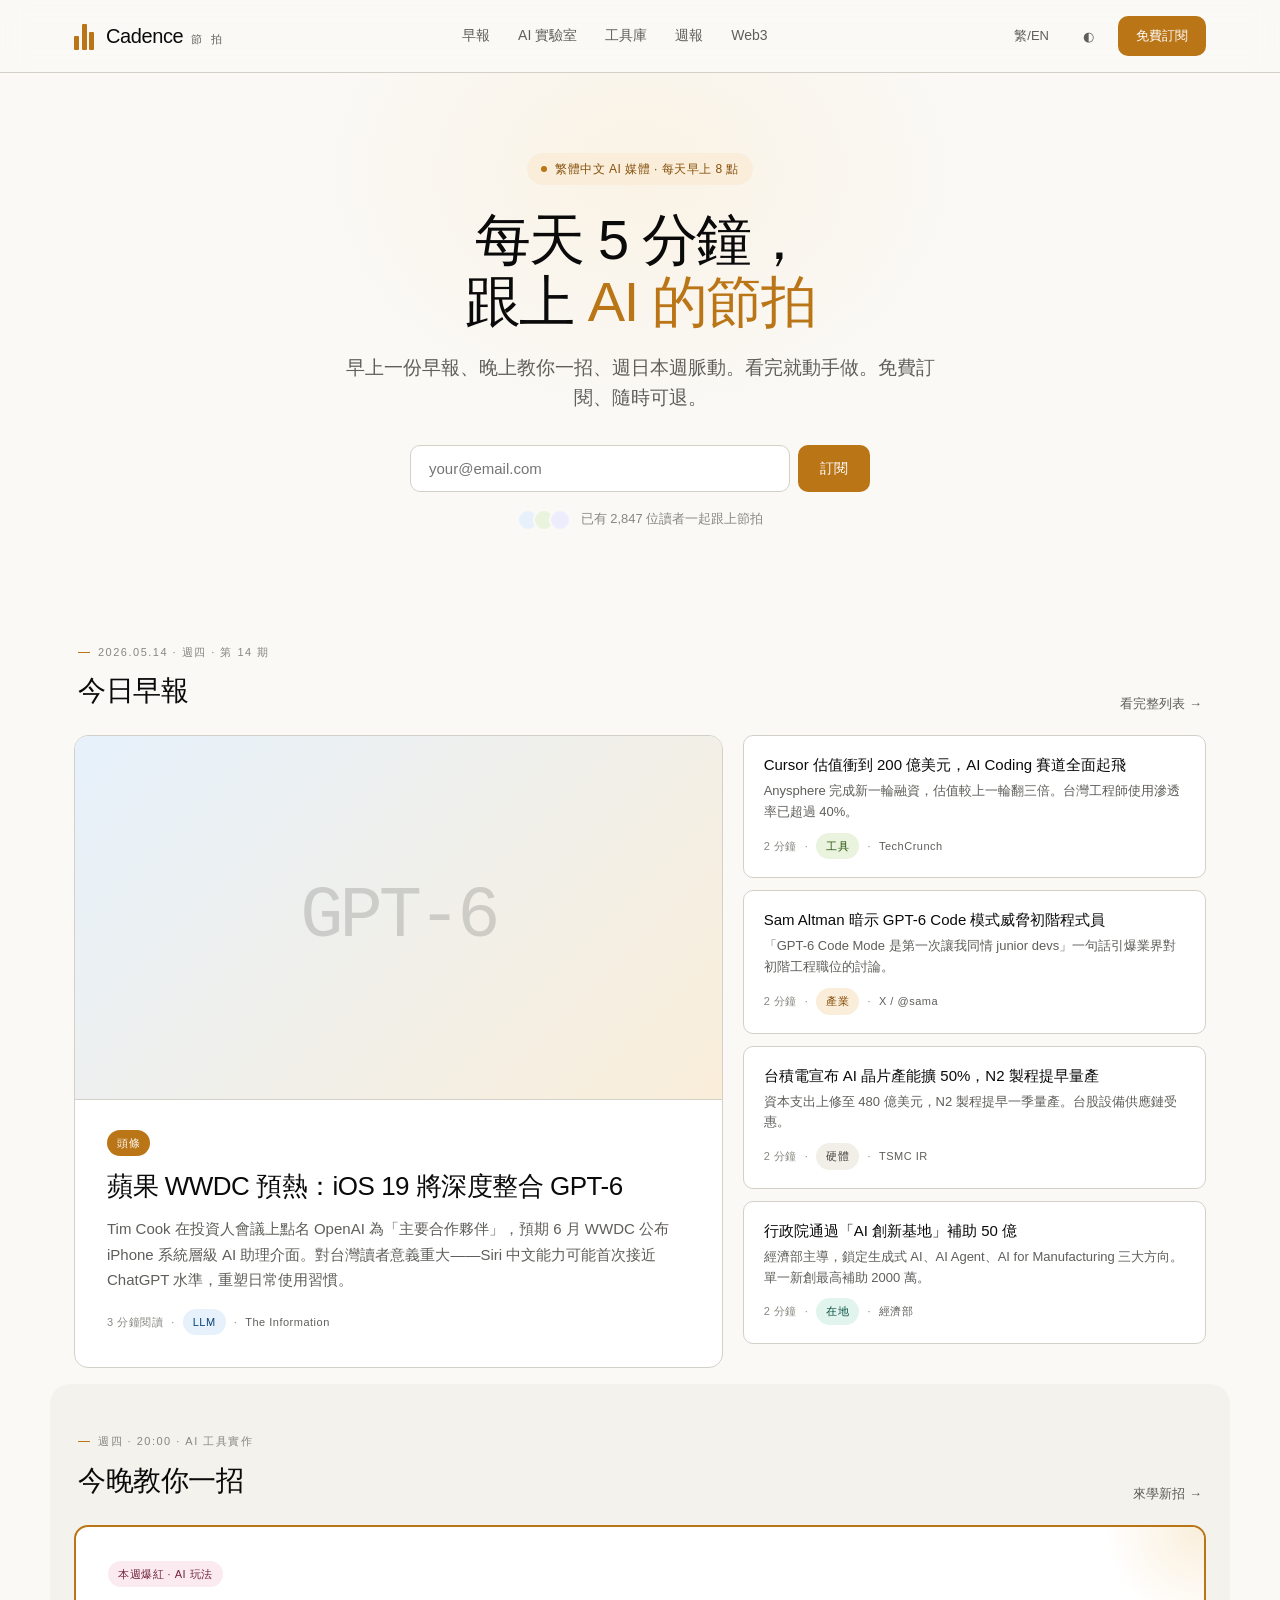
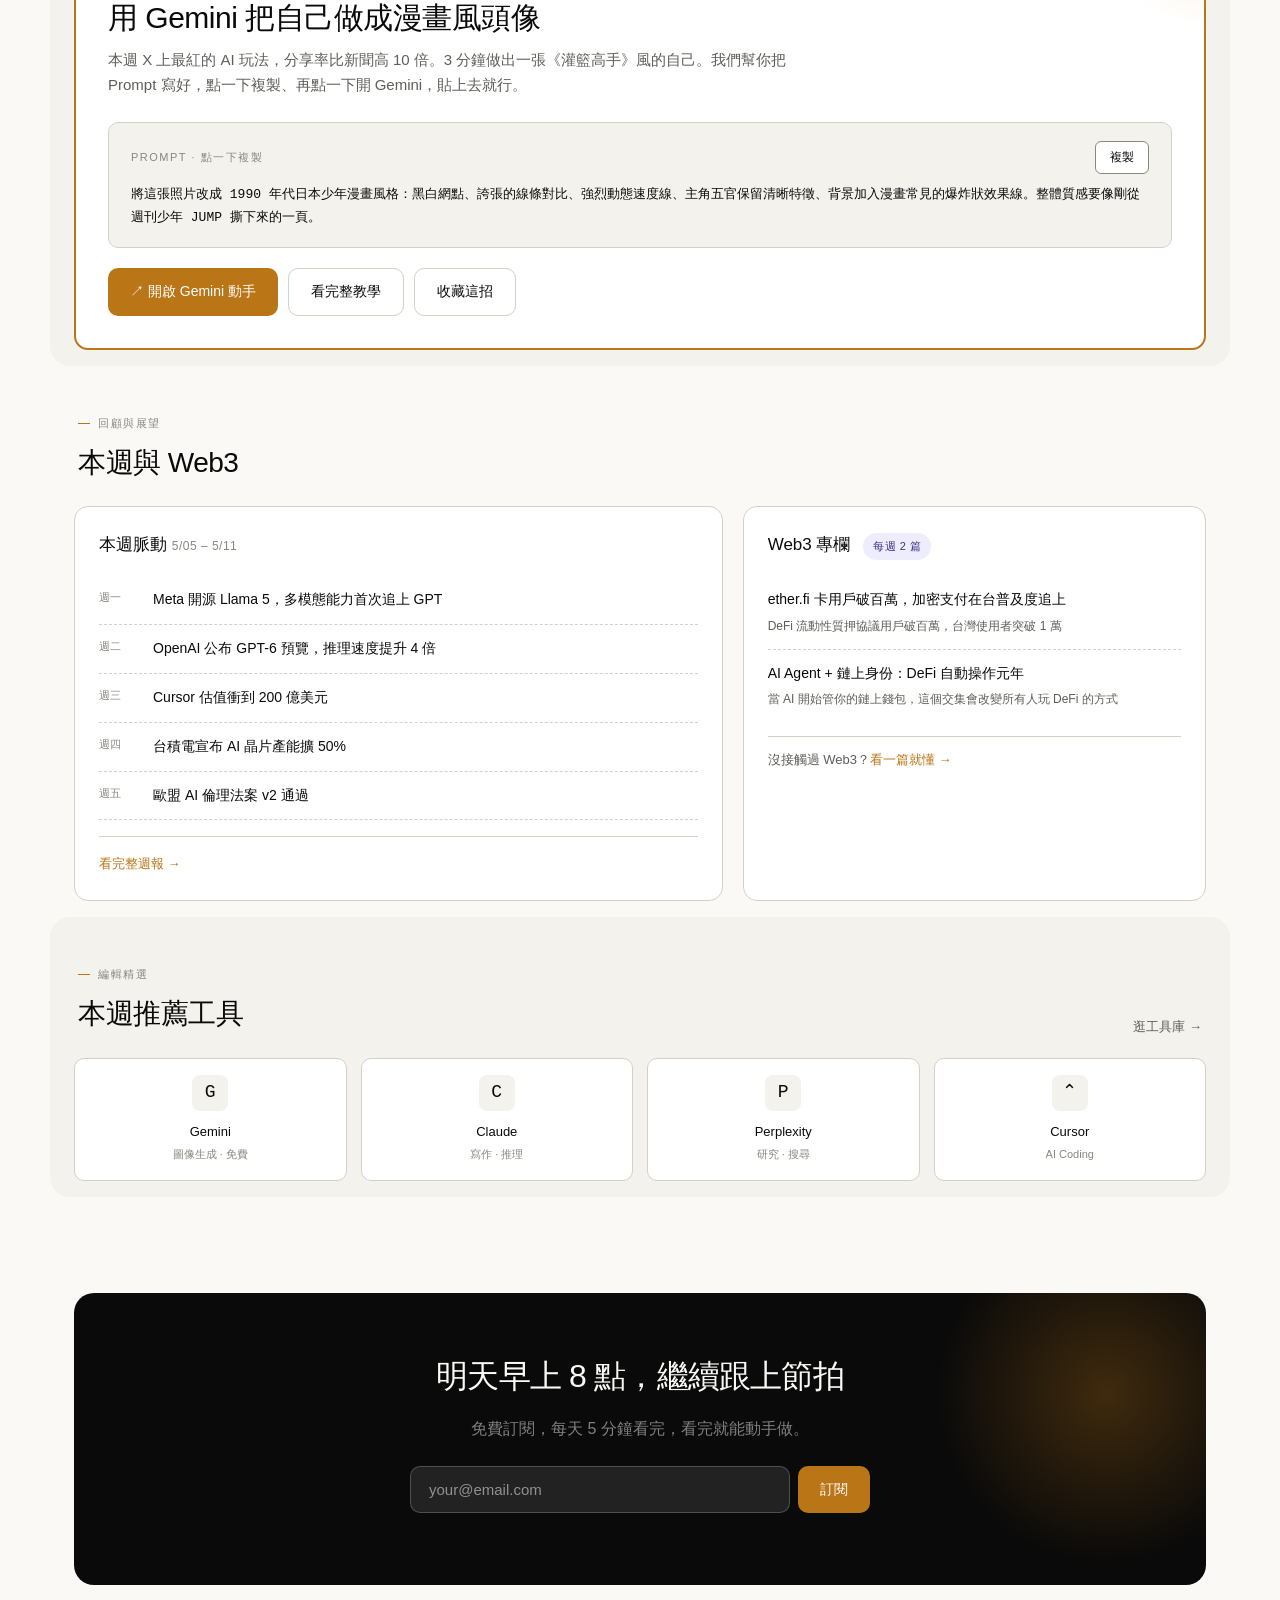
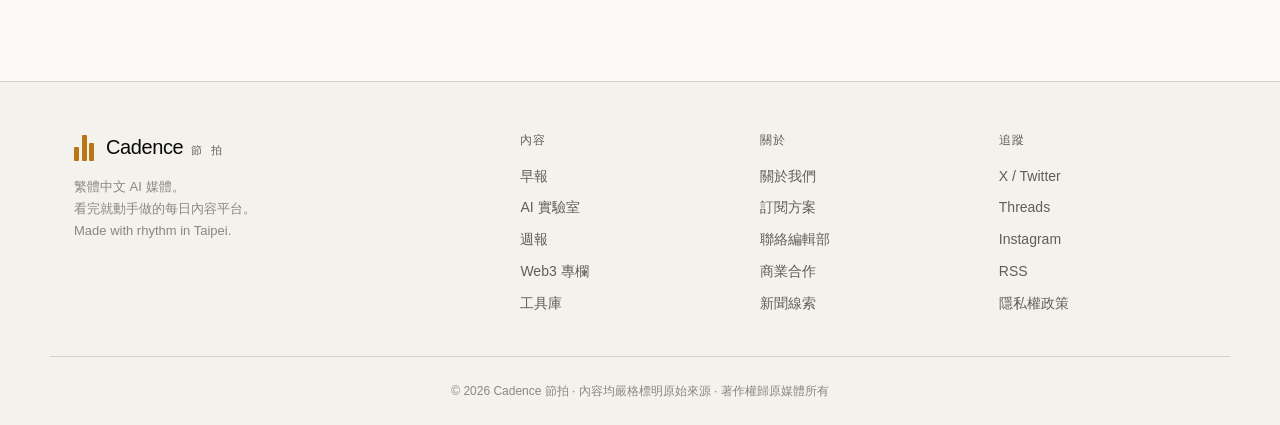
==== commit c8176772: "Update index.html with new metadata and content" ====
--- a/index.html
+++ b/index.html
@@ -4,11 +4,48 @@
 <meta charset="UTF-8">
 <meta name="viewport" content="width=device-width, initial-scale=1.0">
 <title>Cadence 節拍 — 每天 5 分鐘，跟上 AI 的節拍</title>
-<meta name="description" content="繁體中文 AI 媒體。早上一份早報、晚上教你一招，看完就動手做。">
+<meta name="description" content="繁體中文 AI 媒體。早上一份早報、晚上教你一招，看完就動手做。AI 為主軸，Web3 為副軸線。">
+
+<!-- Canonical -->
+<link rel="canonical" href="https://chaskawuforwork-cloud.github.io/cadence/">
+
+<!-- Open Graph -->
+<meta property="og:type" content="website">
+<meta property="og:site_name" content="Cadence 節拍">
+<meta property="og:title" content="Cadence 節拍 — 每天 5 分鐘，跟上 AI 的節拍">
+<meta property="og:description" content="繁體中文 AI 媒體。早上一份早報、晚上教你一招，看完就動手做。AI 為主軸，Web3 為副軸線。">
+<meta property="og:url" content="https://chaskawuforwork-cloud.github.io/cadence/">
+<meta property="og:image" content="https://chaskawuforwork-cloud.github.io/cadence/og-image.svg">
+<meta property="og:image:width" content="1200">
+<meta property="og:image:height" content="630">
+<meta property="og:locale" content="zh_TW">
+
+<!-- Twitter Card -->
+<meta name="twitter:card" content="summary_large_image">
+<meta name="twitter:title" content="Cadence 節拍 — 每天 5 分鐘，跟上 AI 的節拍">
+<meta name="twitter:description" content="繁體中文 AI 媒體。早上一份早報、晚上教你一招，看完就動手做。">
+<meta name="twitter:image" content="https://chaskawuforwork-cloud.github.io/cadence/og-image.svg">
+
+<!-- RSS -->
+<link rel="alternate" type="application/rss+xml" title="Cadence 節拍 — AI 早報 RSS" href="https://chaskawuforwork-cloud.github.io/cadence/rss.xml">
+
 <link rel="stylesheet" href="cadence.css">
 <link rel="icon" type="image/svg+xml" href="favicon.svg">
+
+<!-- Google Analytics 4 · 取得 Measurement ID 後把 G-XXXXXXXXXX 換掉 -->
+<script async src="https://www.googletagmanager.com/gtag/js?id=G-XXXXXXXXXX"></script>
+<script>
+  window.dataLayer = window.dataLayer || [];
+  function gtag(){dataLayer.push(arguments);}
+  gtag('js', new Date());
+  gtag('config', 'G-XXXXXXXXXX', {
+    anonymize_ip: true,
+    cookie_flags: 'SameSite=None;Secure'
+  });
+</script>
 </head>
 <body>
+
 <nav class="site-nav">
   <div class="nav-inner">
     <a href="index.html" class="logo">
@@ -24,12 +61,13 @@
     </div>
     <div class="nav-actions">
       <button class="btn-icon" onclick="toggleLang()">繁/EN</button>
-      <button class="btn-icon" onclick="toggleTheme()">◐</button>
+      <button class="btn-icon" onclick="toggleTheme()" aria-label="切換深淺色">◐</button>
       <a href="subscribe.html" class="btn-primary small">免費訂閱</a>
     </div>
   </div>
 </nav>
 
+<!-- HERO -->
 <section class="hero">
   <div class="hero-inner">
     <span class="hero-eyebrow">繁體中文 AI 媒體 · 每天早上 8 點</span>
@@ -43,24 +81,12 @@
       <span class="dots"><span></span><span></span><span></span></span>
       已有 2,847 位讀者一起跟上節拍
     </p>
-    <div class="weekly-stats" style="margin-top: 32px;">
-      <div class="weekly-stat">
-        <span class="weekly-stat-num">5</span>
-        <p class="weekly-stat-label">則 / 每日早報</p>
-      </div>
-      <div class="weekly-stat">
-        <span class="weekly-stat-num">30+</span>
-        <p class="weekly-stat-label">監控來源</p>
-      </div>
-      <div class="weekly-stat">
-        <span class="weekly-stat-num">7</span>
-        <p class="weekly-stat-label">天 / 週節奏</p>
-      </div>
-    </div>
   </div>
 </section>
 
 <main class="container">
+
+  <!-- 今日早報 -->
   <section>
     <div class="section-header">
       <div>
@@ -69,22 +95,26 @@
       </div>
       <a href="news.html" class="see-more">看完整列表 →</a>
     </div>
+
     <div class="grid-brief">
       <a href="news-article.html" class="news-headline">
-        <div class="news-headline-visual">
+        <div class="news-headline-visual cat-llm">
           <span class="glyph">GPT-6</span>
         </div>
         <div class="news-headline-body">
           <span class="tag cat-headline">頭條</span>
           <h3>蘋果 WWDC 預熱：iOS 19 將深度整合 GPT-6</h3>
-          <p>Tim Cook 在投資人會議上點名 OpenAI 為「主要合作夥伴」，預期 6 月 WWDC 公布 iPhone 系統層級 AI 助理介面。對台灣讀者意義重大——Siri 中文能力可能首次接近 ChatGPT 水準。</p>
+          <p>Tim Cook 在投資人會議上點名 OpenAI 為「主要合作夥伴」，預期 6 月 WWDC 公布 iPhone 系統層級 AI 助理介面。對台灣讀者意義重大——Siri 中文能力可能首次接近 ChatGPT 水準，重塑日常使用習慣。</p>
           <div class="news-meta">
-            <span>3 分鐘閱讀</span><span>·</span>
-            <span class="tag cat-llm">LLM</span><span>·</span>
+            <span>3 分鐘閱讀</span>
+            <span>·</span>
+            <span class="tag cat-llm">LLM</span>
+            <span>·</span>
             <span class="source">The Information</span>
           </div>
         </div>
       </a>
+
       <div class="grid-news-list">
         <a href="news-article.html" class="news-card-small">
           <h4>Cursor 估值衝到 200 億美元，AI Coding 賽道全面起飛</h4>
@@ -110,6 +140,7 @@
     </div>
   </section>
 
+  <!-- 今晚教你一招 -->
   <section>
     <div class="section-header">
       <div>
@@ -118,11 +149,13 @@
       </div>
       <a href="lab.html" class="see-more">來學新招 →</a>
     </div>
+
     <div class="lab-card">
       <div class="lab-card-inner">
         <span class="tag cat-viral">本週爆紅 · AI 玩法</span>
         <h3 style="margin-top:12px;">用 Gemini 把自己做成漫畫風頭像</h3>
         <p class="lab-intro">本週 X 上最紅的 AI 玩法，分享率比新聞高 10 倍。3 分鐘做出一張《灌籃高手》風的自己。我們幫你把 Prompt 寫好，點一下複製、再點一下開 Gemini，貼上去就行。</p>
+
         <div class="prompt-card">
           <div class="prompt-header">
             <span class="prompt-label">PROMPT · 點一下複製</span>
@@ -130,6 +163,7 @@
           </div>
           <div class="prompt-text" id="prompt-text-home">將這張照片改成 1990 年代日本少年漫畫風格：黑白網點、誇張的線條對比、強烈動態速度線、主角五官保留清晰特徵、背景加入漫畫常見的爆炸狀效果線。整體質感要像剛從週刊少年 JUMP 撕下來的一頁。</div>
         </div>
+
         <div class="lab-actions">
           <a href="https://gemini.google.com" target="_blank" rel="noopener" class="btn-primary">↗ 開啟 Gemini 動手</a>
           <a href="lab-article.html" class="btn-secondary">看完整教學</a>
@@ -139,6 +173,7 @@
     </div>
   </section>
 
+  <!-- 本週脈動 + Web3 -->
   <section>
     <div class="section-header">
       <div>
@@ -158,6 +193,7 @@
           <a href="weekly.html" class="see-more" style="font-size:13px; color:var(--accent);">看完整週報 →</a>
         </div>
       </div>
+
       <div class="pulse-card">
         <h3>Web3 專欄 <span class="tag cat-web3" style="margin-left:8px;">每週 2 篇</span></h3>
         <div style="font-size:14px; font-weight:500; padding:12px 0; border-bottom: 0.5px dashed var(--border);">
@@ -175,6 +211,7 @@
     </div>
   </section>
 
+  <!-- Featured Tools Row (NEW) -->
   <section>
     <div class="section-header">
       <div>
@@ -184,13 +221,30 @@
       <a href="tools.html" class="see-more">逛工具庫 →</a>
     </div>
     <div class="featured-tools-row">
-      <a href="tools.html" class="featured-tool"><div class="icon">G</div><p class="name">Gemini</p><p class="label">圖像生成 · 免費</p></a>
-      <a href="tools.html" class="featured-tool"><div class="icon">C</div><p class="name">Claude</p><p class="label">寫作 · 推理</p></a>
-      <a href="tools.html" class="featured-tool"><div class="icon">P</div><p class="name">Perplexity</p><p class="label">研究 · 搜尋</p></a>
-      <a href="tools.html" class="featured-tool"><div class="icon">⌃</div><p class="name">Cursor</p><p class="label">AI Coding</p></a>
-    </div>
-  </section>
-
+      <a href="tools.html" class="featured-tool">
+        <div class="icon">G</div>
+        <p class="name">Gemini</p>
+        <p class="label">圖像生成 · 免費</p>
+      </a>
+      <a href="tools.html" class="featured-tool">
+        <div class="icon">C</div>
+        <p class="name">Claude</p>
+        <p class="label">寫作 · 推理</p>
+      </a>
+      <a href="tools.html" class="featured-tool">
+        <div class="icon">P</div>
+        <p class="name">Perplexity</p>
+        <p class="label">研究 · 搜尋</p>
+      </a>
+      <a href="tools.html" class="featured-tool">
+        <div class="icon">⌃</div>
+        <p class="name">Cursor</p>
+        <p class="label">AI Coding</p>
+      </a>
+    </div>
+  </section>
+
+  <!-- CTA Banner -->
   <section>
     <div class="cta-banner">
       <div class="cta-banner-inner">
@@ -203,6 +257,7 @@
       </div>
     </div>
   </section>
+
 </main>
 
 <footer>
@@ -214,12 +269,36 @@
       </div>
       <p class="brand-text">繁體中文 AI 媒體。<br>看完就動手做的每日內容平台。<br>Made with rhythm in Taipei.</p>
     </div>
-    <div class="footer-col"><h4>內容</h4><a href="news.html">早報</a><a href="lab.html">AI 實驗室</a><a href="weekly.html">週報</a><a href="web3.html">Web3 專欄</a><a href="tools.html">工具庫</a></div>
-    <div class="footer-col"><h4>關於</h4><a href="about.html">關於我們</a><a href="subscribe.html">訂閱方案</a><a href="mailto:hi@cadence.tw">聯絡編輯部</a><a href="mailto:biz@cadence.tw">商業合作</a></div>
-    <div class="footer-col"><h4>追蹤</h4><a href="#">X / Twitter</a><a href="#">Threads</a><a href="#">Instagram</a><a href="#">RSS</a></div>
+    <div class="footer-col">
+      <h4>內容</h4>
+      <a href="news.html">早報</a>
+      <a href="lab.html">AI 實驗室</a>
+      <a href="weekly.html">週報</a>
+      <a href="web3.html">Web3 專欄</a>
+      <a href="tools.html">工具庫</a>
+    </div>
+    <div class="footer-col">
+      <h4>關於</h4>
+      <a href="about.html">關於我們</a>
+      <a href="subscribe.html">訂閱方案</a>
+      <a href="mailto:hi@cadence.tw">聯絡編輯部</a>
+      <a href="mailto:biz@cadence.tw">商業合作</a>
+      <a href="mailto:tips@cadence.tw">新聞線索</a>
+    </div>
+    <div class="footer-col">
+      <h4>追蹤</h4>
+      <a href="#">X / Twitter</a>
+      <a href="#">Threads</a>
+      <a href="#">Instagram</a>
+      <a href="#">RSS</a>
+      <a href="#">隱私權政策</a>
+    </div>
   </div>
-  <div class="footer-bottom">© 2026 Cadence 節拍 · 內容均嚴格標明原始來源 · 著作權歸原媒體所有</div>
+  <div class="footer-bottom">
+    © 2026 Cadence 節拍 · 內容均嚴格標明原始來源 · 著作權歸原媒體所有
+  </div>
 </footer>
+
 <script src="cadence.js"></script>
 </body>
 </html>
